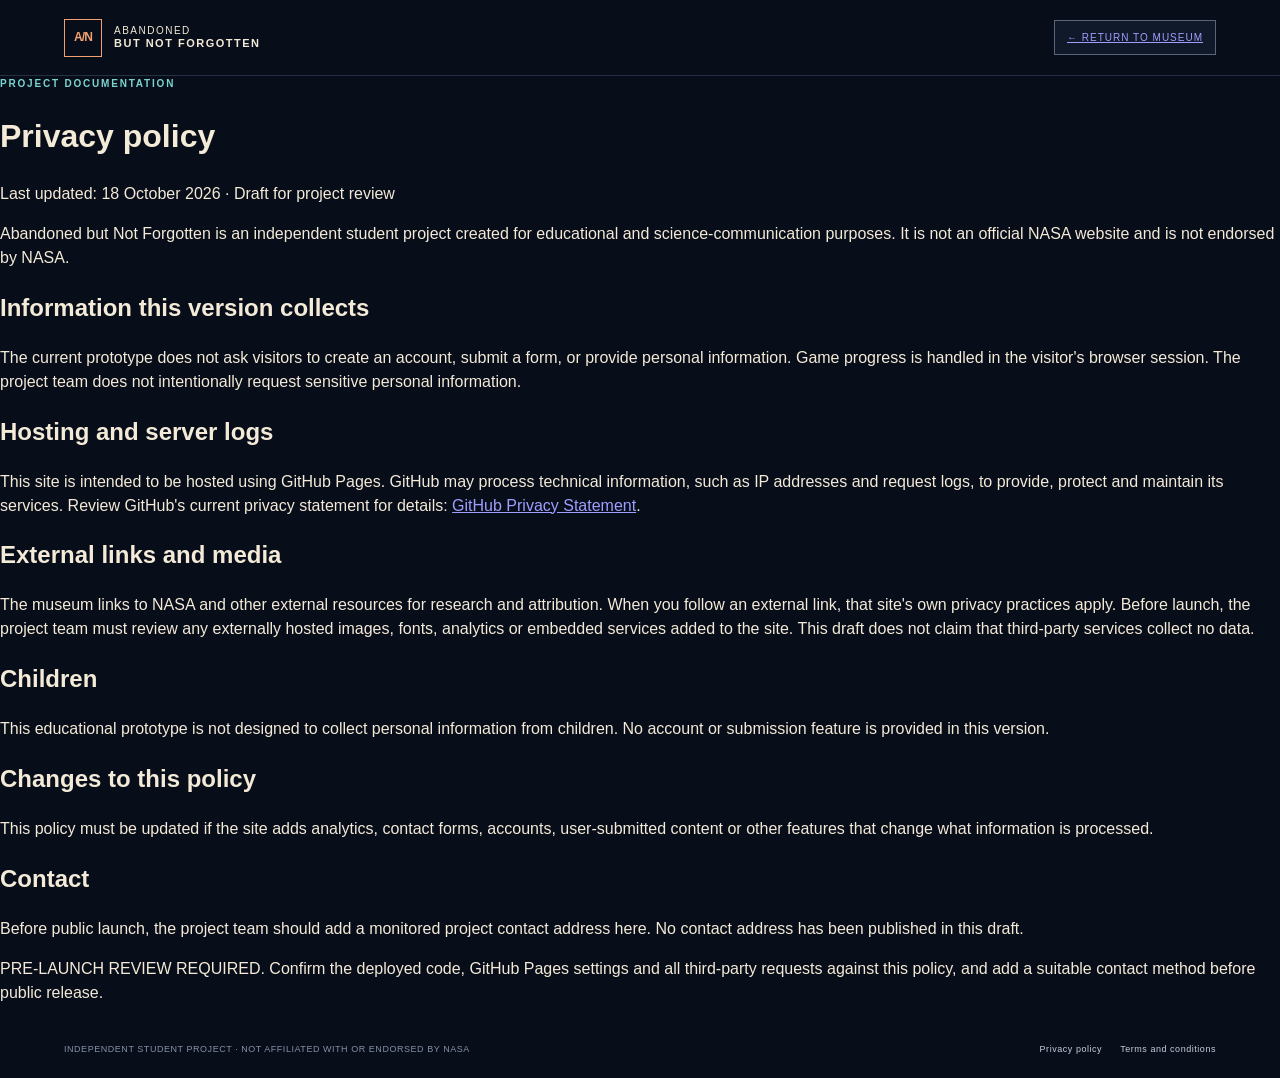
==== privacy.html @ 74957a37 "Add privacy policy page for initial student project" ====
<!doctype html>
<html lang="en">
<head><meta charset="utf-8"><meta name="viewport" content="width=device-width, initial-scale=1"><meta name="robots" content="noindex"><title>Privacy Policy | Abandoned but Not Forgotten</title><link rel="stylesheet" href="styles.css"></head>
<body><header class="site-header"><a class="wordmark" href="./"><span class="wordmark-mark">A/N</span><span>ABANDONED<br><b>BUT NOT FORGOTTEN</b></span></a><a class="text-button" href="./">← RETURN TO MUSEUM</a></header>
<main class="legal-page"><p class="eyebrow">PROJECT DOCUMENTATION</p><h1>Privacy policy</h1><p class="legal-updated">Last updated: 18 October 2026 · Draft for project review</p>
<p>Abandoned but Not Forgotten is an independent student project created for educational and science-communication purposes. It is not an official NASA website and is not endorsed by NASA.</p>
<h2>Information this version collects</h2><p>The current prototype does not ask visitors to create an account, submit a form, or provide personal information. Game progress is handled in the visitor's browser session. The project team does not intentionally request sensitive personal information.</p>
<h2>Hosting and server logs</h2><p>This site is intended to be hosted using GitHub Pages. GitHub may process technical information, such as IP addresses and request logs, to provide, protect and maintain its services. Review GitHub's current privacy statement for details: <a href="https://docs.github.com/en/site-policy/privacy-policies/github-privacy-statement" target="_blank" rel="noopener noreferrer">GitHub Privacy Statement</a>.</p>
<h2>External links and media</h2><p>The museum links to NASA and other external resources for research and attribution. When you follow an external link, that site's own privacy practices apply. Before launch, the project team must review any externally hosted images, fonts, analytics or embedded services added to the site. This draft does not claim that third-party services collect no data.</p>
<h2>Children</h2><p>This educational prototype is not designed to collect personal information from children. No account or submission feature is provided in this version.</p>
<h2>Changes to this policy</h2><p>This policy must be updated if the site adds analytics, contact forms, accounts, user-submitted content or other features that change what information is processed.</p>
<h2>Contact</h2><p>Before public launch, the project team should add a monitored project contact address here. No contact address has been published in this draft.</p>
<p class="legal-warning">PRE-LAUNCH REVIEW REQUIRED. Confirm the deployed code, GitHub Pages settings and all third-party requests against this policy, and add a suitable contact method before public release.</p></main>
<footer class="site-footer"><span>INDEPENDENT STUDENT PROJECT · NOT AFFILIATED WITH OR ENDORSED BY NASA</span><nav><a href="privacy.html">Privacy policy</a><a href="terms.html">Terms and conditions</a></nav></footer></body></html>
---- styles.css ----
:root{color-scheme:dark;--ink:#080d1a;--ink-2:#10192a;--paper:#f3ead7;--muted:#a9b6c8;--line:#39465b;--rust:#c75e3b;--rust-light:#f1a16f;--cyan:#79d5d1;--moon:#c9ced8;--font:Arial,Helvetica,sans-serif}*{box-sizing:border-box}html{background:var(--ink);scroll-behavior:smooth}body{margin:0;background:var(--ink);color:var(--paper);font-family:var(--font);font-size:16px;line-height:1.5}button,a{font:inherit}button{color:inherit}.skip-link{position:absolute;left:-999px;top:0;background:var(--paper);color:var(--ink);padding:.75rem;z-index:50}.skip-link:focus{left:1rem;top:1rem}.site-header{height:76px;padding:0 clamp(18px,5vw,72px);display:flex;align-items:center;justify-content:space-between;border-bottom:1px solid #253044;background:#080d1a;position:relative;z-index:5}.wordmark{display:flex;align-items:center;gap:12px;color:var(--paper);text-decoration:none;font-size:10px;line-height:1.2;letter-spacing:.15em}.wordmark b{font-size:11px}.wordmark-mark{display:grid;place-items:center;width:38px;height:38px;border:1px solid var(--rust-light);color:var(--rust-light);font-weight:800;font-size:12px;letter-spacing:-.08em}.header-note,.scene-coordinate,.landscape-footer,.world-progress{font-size:10px;letter-spacing:.16em;color:var(--muted)}.status-dot{display:inline-block;width:6px;height:6px;margin:0 8px 1px;background:var(--cyan);border-radius:50%}.scene{position:relative;min-height:min(760px,calc(100svh - 136px));overflow:hidden;background:#090e1d}.hidden{display:none!important}.starfield,.space-sky{position:absolute;inset:0;background-image:radial-gradient(circle at 12% 19%,#d9e8ff 0 1px,transparent 1.7px),radial-gradient(circle at 38% 12%,#9ab4d8 0 1px,transparent 1.7px),radial-gradient(circle at 77% 17%,#e5d8b9 0 1px,transparent 1.7px),radial-gradient(circle at 89% 43%,#d9e8ff 0 1px,transparent 1.7px),radial-gradient(circle at 60% 31%,#d9e8ff 0 1px,transparent 1.7px),radial-gradient(circle at 22% 65%,#9ab4d8 0 1px,transparent 1.7px),radial-gradient(circle at 48% 78%,#d9e8ff 0 1px,transparent 1.7px),radial-gradient(circle at 92% 83%,#d9e8ff 0 1px,transparent 1.7px);background-size:100% 100%}.intro-scene{min-height:650px;background:linear-gradient(180deg,#080d1a 0%,#101c32 70%,#18263a 100%)}.intro-copy{position:absolute;left:clamp(24px,9vw,140px);top:16%;z-index:2;max-width:500px}.eyebrow{font-size:10px;font-weight:700;letter-spacing:.18em;color:var(--cyan);margin:0 0 14px}.intro-copy h1{font-size:clamp(42px,7vw,88px);line-height:.98;letter-spacing:-.065em;margin:0 0 20px;max-width:520px}.intro-subtitle{max-width:360px;color:#c2cada;margin:0 0 26px}.action-button{display:inline-flex;align-items:center;justify-content:space-between;gap:34px;min-height:48px;padding:0 17px;border:1px solid var(--rust-light);background:var(--rust);color:#fff5e7;font-size:12px;font-weight:700;letter-spacing:.03em;cursor:pointer;transition:background .15s,color .15s}.action-button:hover,.action-button:focus-visible{background:var(--rust-light);color:#15121a}.action-button span{font-size:20px}.scene-coordinate{position:absolute;left:clamp(24px,5vw,72px);bottom:22px}.distant-planet{position:absolute;width:min(48vw,570px);aspect-ratio:1;right:6%;top:8%;border-radius:50%;background:radial-gradient(circle at 30% 28%,#7c8ca0,#36445c 48%,#151f34 76%);box-shadow:inset -35px -25px 70px #060a13,0 0 100px #25395866;opacity:.8}.distant-planet span{position:absolute;inset:18%;border:1px solid #a8b7c322;border-radius:50%;transform:rotate(-22deg) scaleY(.28)}.intro-orbit{position:absolute;right:0;top:23%;width:65%;height:45%;border:1px solid #8ba2c122;border-radius:50%;transform:rotate(-22deg)}.orbit-two{right:7%;top:30%;width:56%;height:35%;transform:rotate(22deg)}.landing-ship{position:absolute;z-index:1;right:22%;bottom:19%;width:180px;height:200px;transform:scale(.9)}.ship-top{position:absolute;left:62px;top:5px;width:56px;height:44px;background:#aebbc7;border:3px solid #29364a;clip-path:polygon(50% 0,100% 80%,80% 100%,20% 100%,0 80%)}.ship-window{position:absolute;z-index:2;left:79px;top:20px;width:21px;height:18px;background:#27495c;border:2px solid #d5c9a7;clip-path:polygon(50% 0,100% 80%,0 80%)}.ship-body{position:absolute;left:43px;top:43px;width:96px;height:80px;background:#d7d1bc;border:3px solid #28364a;clip-path:polygon(16% 0,84% 0,100% 80%,78% 100%,22% 100%,0 80%)}.ship-leg{position:absolute;top:112px;width:7px;height:55px;background:#9ca9b8;border:2px solid #28364a}.leg-left{left:56px;transform:rotate(24deg)}.leg-right{right:55px;transform:rotate(-24deg)}.ship-foot{position:absolute;top:158px;width:45px;height:6px;background:#b6c1ca;border:2px solid #28364a}.foot-left{left:25px;transform:rotate(-12deg)}.foot-right{right:25px;transform:rotate(12deg)}.landing-dust{position:absolute;bottom:5px;width:78px;height:22px;border-top:2px solid #d2a98766;border-radius:50%}.dust-left{left:0;transform:rotate(-9deg)}.dust-right{right:0;transform:rotate(9deg)}.guide-scene{min-height:650px;background:linear-gradient(180deg,#090e1d,#142139)}.guide-stage{position:relative;z-index:1;min-height:600px;display:flex;align-items:center;justify-content:center;gap:clamp(28px,7vw,100px);padding:70px 8%}.scientist{position:relative;width:190px;height:290px;flex:0 0 190px}.scientist-head{position:absolute;z-index:2;left:47px;top:28px;width:98px;height:103px;background:#e9b990;border:3px solid #1c2a40;border-radius:43% 43% 47% 47%}.scientist-hair{position:absolute;z-index:3;left:43px;top:18px;width:106px;height:49px;background:#4a2c2c;border:3px solid #1c2a40;border-radius:48% 50% 20% 20%;clip-path:polygon(0 0,100% 0,95% 70%,75% 100%,65% 52%,50% 80%,37% 49%,20% 100%,5% 75%)}.scientist-eye{position:absolute;top:49px;width:7px;height:9px;background:#1d2638;border-radius:50%}.eye-left{left:24px}.eye-right{right:24px}.scientist-smile{position:absolute;left:38px;top:70px;width:22px;height:10px;border-bottom:2px solid #8e4e4d;border-radius:0 0 50% 50%}.scientist-neck{position:absolute;z-index:1;left:83px;top:120px;width:28px;height:28px;background:#e9b990;border:3px solid #1c2a40}.scientist-coat{position:absolute;left:24px;top:139px;width:146px;height:145px;background:#d9e0df;border:3px solid #1c2a40;clip-path:polygon(24% 0,76% 0,100% 100%,0 100%)}.scientist-shirt{position:absolute;z-index:2;left:76px;top:142px;width:38px;height:100px;background:#4d7785;clip-path:polygon(0 0,100% 0,65% 100%,35% 100%)}.scientist-arm{position:absolute;z-index:3;top:151px;width:29px;height:104px;background:#e9b990;border:3px solid #1c2a40;border-radius:15px}.arm-left{left:23px;transform:rotate(12deg)}.arm-right{right:10px;transform:rotate(-29deg)}.scientist-badge{position:absolute;z-index:4;top:174px;left:118px;padding:2px 5px;background:var(--rust);border:1px solid #26354a;color:#fff;font-size:10px}.dialogue-panel{width:min(510px,100%);padding:clamp(22px,4vw,42px);border:1px solid #58657a;background:#10192a;box-shadow:9px 9px 0 #050914}.dialogue-panel h2,.destination-heading h2{font-size:clamp(30px,4vw,48px);letter-spacing:-.045em;line-height:1.05;margin:0 0 16px}.dialogue-panel>p:not(.eyebrow){color:#c5cede;max-width:430px;margin:0 0 25px}.destination-scene{min-height:650px;padding:80px 7% 70px;background:linear-gradient(180deg,#090e1d,#121c2f)}.destination-heading{text-align:center;position:relative;z-index:1}.destination-heading>p:last-child{color:var(--muted)}.destination-doors{position:relative;z-index:1;display:grid;grid-template-columns:repeat(2,minmax(0,330px));justify-content:center;gap:24px;margin:48px auto 30px}.destination-card{min-height:310px;text-align:left;display:flex;flex-direction:column;align-items:flex-start;justify-content:flex-end;gap:9px;padding:26px;border:1px solid #657083;background:#111c2c;position:relative;overflow:hidden;cursor:pointer;transition:transform .16s,border-color .16s}.destination-card:hover,.destination-card:focus-visible{transform:translateY(-4px);border-color:var(--rust-light)}.moon-card{background:linear-gradient(180deg,#202b3b,#111927)}.mars-card{background:linear-gradient(180deg,#38251f,#1a1922)}.door-symbol{position:absolute;top:25px;right:28px;width:135px;height:135px;border-radius:50%;opacity:.9}.moon-symbol{background:radial-gradient(circle at 32% 28%,#f2eee2,#a5adbb 54%,#626e80);box-shadow:inset -14px -10px 22px #242e40}.mars-symbol{background:radial-gradient(circle at 30% 25%,#efad7a,#bd5c3a 48%,#642f2a);box-shadow:inset -14px -10px 22px #24171d}.destination-name{font-size:28px;font-weight:800;letter-spacing:-.04em}.destination-detail{color:#c1cada;font-size:13px}.door-enter{font-size:10px;letter-spacing:.14em;color:var(--cyan);margin-top:10px}.planet-scene{min-height:650px;height:calc(100svh - 136px);background:#080d1a}.space-sky{height:70%;background-color:#080d1a}.planet-disc{position:absolute;right:8%;top:9%;width:220px;height:220px;border-radius:50%;background:radial-gradient(circle at 30% 25%,#d38a64,#8c4736 60%,#412932);box-shadow:inset -25px -20px 50px #090d1a,0 0 80px #a6573540}.moon-terrain .planet-disc{background:radial-gradient(circle at 30% 25%,#d9dce0,#818b9b 60%,#343e50)}.sky-star{position:absolute;width:3px;height:3px;background:#e8e8db}.star-a{top:22%;left:17%}.star-b{top:34%;left:62%}.star-c{top:17%;left:78%}.star-d{top:47%;left:33%}.planet-topbar{position:absolute;z-index:4;left:0;right:0;top:0;display:flex;align-items:center;justify-content:space-between;padding:18px 28px;background:linear-gradient(180deg,#080d1aef,#080d1a00)}.planet-topbar h2{font-size:21px;letter-spacing:.12em;margin:-10px 0 0}.planet-topbar .eyebrow{font-size:9px;margin:0 0 8px}.text-button{border:1px solid #59667a;background:#10192a;padding:9px 12px;font-size:10px;letter-spacing:.1em;cursor:pointer}.text-button:hover{border-color:var(--rust-light)}.world-progress{white-space:nowrap}.landscape{position:absolute;inset:0;overflow:hidden}.terrain-ridge{position:absolute;left:-10%;width:120%;pointer-events:none}.ridge-back{height:32%;bottom:18%;background:#57372f;clip-path:polygon(0 72%,10% 50%,20% 67%,32% 22%,42% 61%,53% 39%,64% 65%,77% 26%,88% 59%,100% 37%,100% 100%,0 100%);opacity:.85}.ridge-front{height:33%;bottom:0;background:#9d4b35;clip-path:polygon(0 34%,15% 19%,28% 41%,39% 13%,54% 35%,68% 18%,81% 38%,92% 12%,100% 30%,100% 100%,0 100%)}.moon-terrain .ridge-back{background:#39465a}.moon-terrain .ridge-front{background:#707b8a}.artifact-track{position:absolute;left:0;right:0;bottom:13%;height:34%;min-width:100%;display:flex;align-items:flex-end;justify-content:space-around;gap:9vw;padding:0 9vw;transition:transform .4s ease;z-index:2}.artifact-marker{position:relative;flex:0 0 120px;width:120px;height:150px;background:transparent;border:0;cursor:pointer;display:flex;flex-direction:column;align-items:center;justify-content:flex-end;gap:8px}.artifact-marker:hover .artifact-drawing,.artifact-marker:focus-visible .artifact-drawing{filter:brightness(1.25);transform:translateY(-5px)}.artifact-drawing{position:relative;display:block;width:100px;height:104px;transition:transform .16s,filter .16s}.artifact-label{max-width:150px;font-size:11px;font-weight:700;letter-spacing:.02em;color:#fff2df;background:#141725d9;border:1px solid #f0d3ad70;padding:4px 7px;text-align:center}.rover-drawing:before{content:"";position:absolute;left:13px;bottom:14px;width:75px;height:30px;background:#d0bda0;border:3px solid #283144;clip-path:polygon(8% 0,88% 0,100% 75%,0 75%)}.rover-drawing:after{content:"";position:absolute;left:28px;bottom:4px;width:15px;height:15px;border:4px solid #1c273a;border-radius:50%;box-shadow:37px 0 0 -4px #1c273a,37px 0 0 0 #1c273a}.rover-mast{position:absolute;left:49px;bottom:42px;width:6px;height:38px;background:#c9bca0;border:2px solid #283144}.rover-camera{position:absolute;left:39px;bottom:75px;width:27px;height:18px;background:#789da9;border:3px solid #283144}.lander-drawing:before{content:"";position:absolute;left:23px;top:25px;width:55px;height:56px;background:#c4bca9;border:3px solid #283144;clip-path:polygon(12% 0,88% 0,100% 68%,75% 100%,25% 100%,0 68%)}.lander-drawing:after{content:"";position:absolute;left:12px;top:73px;width:80px;height:8px;background:#b5ad9e;border:2px solid #283144;box-shadow:13px 16px 0 -2px #283144,49px 16px 0 -2px #283144}.lander-antenna{position:absolute;left:48px;top:2px;width:4px;height:33px;background:#d0c8b8}.lander-antenna:after{content:"";position:absolute;left:-7px;top:0;width:17px;height:10px;border:2px solid #d0c8b8;border-radius:50%}.instrument-drawing:before{content:"";position:absolute;left:27px;top:28px;width:48px;height:60px;background:#d0bda0;border:3px solid #283144;transform:skew(-7deg)}.instrument-drawing:after{content:"";position:absolute;left:15px;top:42px;width:72px;height:12px;background:#667d8d;border:3px solid #283144;box-shadow:0 31px 0 -3px #bcae94}.instrument-top{position:absolute;left:34px;top:16px;width:37px;height:25px;background:#819da6;border:3px solid #283144}.move-arrow{position:absolute;z-index:5;top:54%;width:45px;height:56px;border:1px solid #d4c5ab;background:#111827df;color:#fff0d9;font-size:28px;cursor:pointer}.move-arrow:hover,.move-arrow:focus-visible{background:var(--rust);border-color:var(--rust-light)}.move-left{left:16px}.move-right{right:16px}.landscape-footer{position:absolute;z-index:4;bottom:0;left:0;right:0;padding:14px 26px;background:#080d1ae8;display:flex;justify-content:space-between}.object-panel{position:absolute;z-index:10;top:50%;left:50%;transform:translate(-50%,-50%);width:min(570px,calc(100% - 34px));max-height:84%;overflow:auto;background:#101827;border:1px solid #758094;box-shadow:12px 12px 0 #050914;padding:clamp(20px,4vw,34px)}.panel-close{position:absolute;right:15px;top:10px;background:none;border:0;font-size:29px;cursor:pointer;color:var(--paper)}.object-panel h3{font-size:clamp(27px,4vw,39px);letter-spacing:-.04em;margin:0}.object-mission{color:var(--muted);font-size:13px;margin:4px 0 20px}.object-tabs{display:flex;flex-wrap:wrap;border-bottom:1px solid #465267;gap:2px}.object-tab{padding:10px 12px;border:0;border-bottom:2px solid transparent;background:transparent;color:#b7c2d2;font-size:12px;cursor:pointer}.object-tab.active{border-bottom-color:var(--rust-light);color:#fff0dc}.object-content{padding:20px 0;min-height:100px;color:#d8dfeb;font-size:14px}.object-content p{margin:0 0 12px}.object-content .data-label{display:block;color:var(--cyan);font-size:10px;letter-spacing:.12em;margin-bottom:5px}.source-area{border-top:1px solid #39465b;padding-top:14px}.source-area h4{font-size:10px;letter-spacing:.16em;color:var(--cyan);margin:0 0 7px}.source-area ul{padding-left:18px;margin:0}.source-area li{font-size:12px;margin:6px 0}.source-area a{color:#f1b98e;text-underline-offset:3px}.record-note{font-size:10px;color:#8f9db2;margin:17px 0 0}.guide-tip{position:absolute;z-index:5;bottom:55px;left:24px;display:flex;gap:10px;align-items:center;max-width:260px;padding:10px 13px;background:#111827e8;border:1px solid #59667a}.guide-mini{display:grid;place-items:center;width:29px;height:29px;background:var(--rust);color:white;font-weight:800}.guide-tip p{font-size:11px;margin:0;color:#c5cede}.guide-tip b{color:#fff0dc}.site-footer{display:flex;align-items:center;justify-content:space-between;gap:20px;padding:22px clamp(18px,5vw,72px);background:#080d1a;color:#8491a5;font-size:9px;letter-spacing:.06em}.site-footer nav{display:flex;gap:18px;flex-wrap:wrap}.site-footer a{color:#c4cede;text-decoration:none}.site-footer a:hover{text-decoration:underline;text-underline-offset:4px}.noscript{padding:20px;color:#fff;background:#7b332a}@media(min-width:1000px){.artifact-track{gap:14vw}.planet-disc{width:280px;height:280px}}@media(max-width:700px){.site-header{height:66px}.header-note{font-size:8px;max-width:140px;text-align:right;line-height:1.6}.scene{min-height:calc(100svh - 130px)}.intro-scene{min-height:650px}.intro-copy{top:12%;left:24px;right:24px}.intro-copy h1{font-size:clamp(45px,13vw,70px)}.distant-planet{width:72vw;right:-5%;top:44%;opacity:.65}.landing-ship{right:23%;bottom:8%;transform:scale(.72)}.guide-stage{padding:40px 22px;min-height:calc(100svh - 160px);flex-direction:column;gap:12px}.scientist{transform:scale(.68);transform-origin:bottom center;height:205px;margin-top:-15px;margin-bottom:-15px}.dialogue-panel{padding:22px}.destination-scene{padding:65px 20px 70px}.destination-doors{grid-template-columns:1fr;gap:14px;margin-top:28px}.destination-card{min-height:210px;padding:20px}.door-symbol{width:95px;height:95px;top:17px;right:20px}.destination-name{font-size:23px}.planet-topbar{padding:15px 14px}.planet-topbar h2{font-size:17px}.planet-topbar .eyebrow{font-size:8px}.text-button{padding:8px;font-size:9px}.world-progress{font-size:8px;max-width:85px;text-align:right}.planet-disc{width:155px;height:155px;right:-2%;top:15%}.artifact-track{padding:0 23vw;gap:35vw;justify-content:flex-start}.artifact-marker{flex-basis:100px;width:100px}.move-left{left:8px}.move-right{right:8px}.move-arrow{width:38px;height:48px}.landscape-footer{padding:12px;font-size:8px;gap:10px}.landscape-footer span:last-child{max-width:130px;text-align:right}.guide-tip{left:12px;bottom:48px;max-width:215px}.object-panel{max-height:80%;padding:20px}.object-tab{padding:9px 8px;font-size:11px}.site-footer{align-items:flex-start;flex-direction:column;line-height:1.7}.site-footer nav{gap:15px}}@media(prefers-reduced-motion:reduce){*,*::before,*::after{scroll-behavior:auto!important;transition:none!important;animation:none!important}}
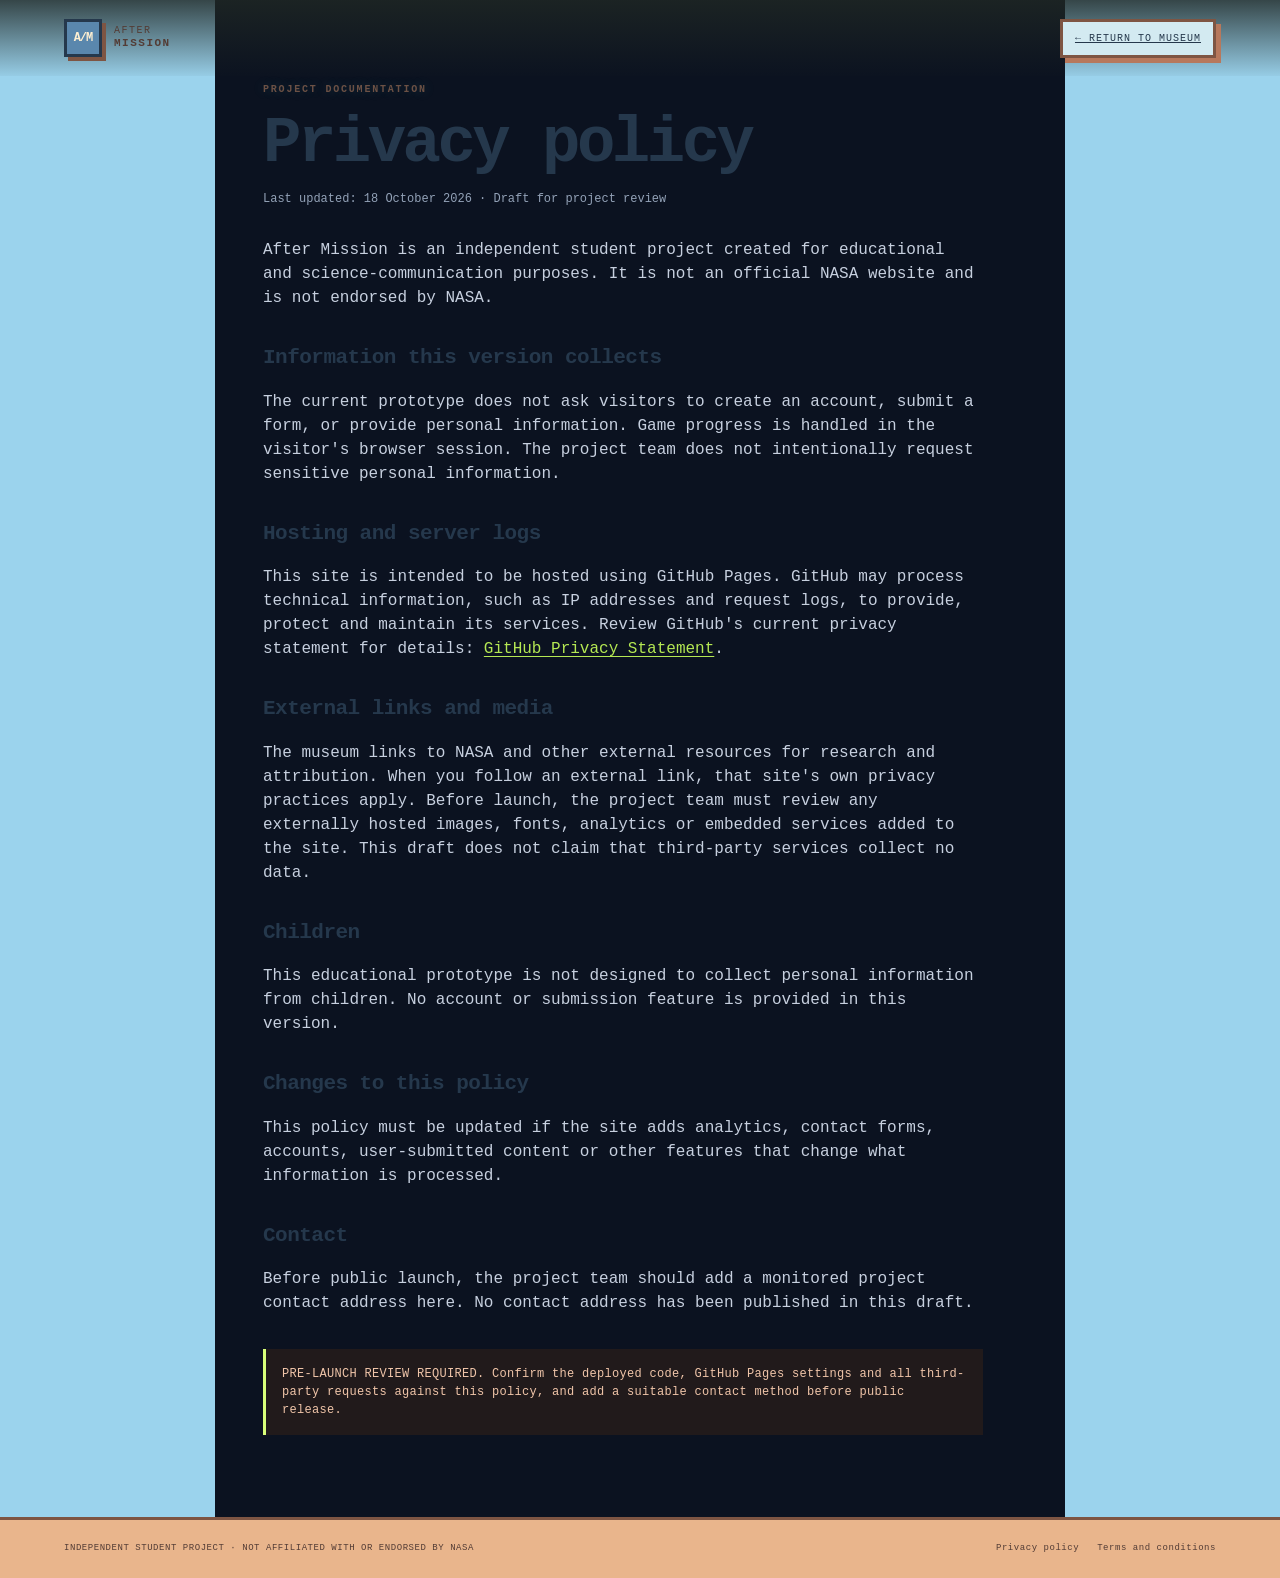
==== commit 36acf765: "Rename website branding to After Mission" ====
--- a/privacy.html
+++ b/privacy.html
@@ -1,9 +1,9 @@
 <!doctype html>
 <html lang="en">
-<head><meta charset="utf-8"><meta name="viewport" content="width=device-width, initial-scale=1"><meta name="robots" content="noindex"><title>Privacy Policy | Abandoned but Not Forgotten</title><link rel="stylesheet" href="styles.css"></head>
-<body><header class="site-header"><a class="wordmark" href="./"><span class="wordmark-mark">A/N</span><span>ABANDONED<br><b>BUT NOT FORGOTTEN</b></span></a><a class="text-button" href="./">← RETURN TO MUSEUM</a></header>
+<head><meta charset="utf-8"><meta name="viewport" content="width=device-width, initial-scale=1"><meta name="robots" content="noindex"><title>Privacy Policy | After Mission</title><link rel="stylesheet" href="styles.css"></head>
+<body><header class="site-header"><a class="wordmark" href="./"><span class="wordmark-mark">A/M</span><span>AFTER<br><b>MISSION</b></span></a><a class="text-button" href="./">← RETURN TO MUSEUM</a></header>
 <main class="legal-page"><p class="eyebrow">PROJECT DOCUMENTATION</p><h1>Privacy policy</h1><p class="legal-updated">Last updated: 18 October 2026 · Draft for project review</p>
-<p>Abandoned but Not Forgotten is an independent student project created for educational and science-communication purposes. It is not an official NASA website and is not endorsed by NASA.</p>
+<p>After Mission is an independent student project created for educational and science-communication purposes. It is not an official NASA website and is not endorsed by NASA.</p>
 <h2>Information this version collects</h2><p>The current prototype does not ask visitors to create an account, submit a form, or provide personal information. Game progress is handled in the visitor's browser session. The project team does not intentionally request sensitive personal information.</p>
 <h2>Hosting and server logs</h2><p>This site is intended to be hosted using GitHub Pages. GitHub may process technical information, such as IP addresses and request logs, to provide, protect and maintain its services. Review GitHub's current privacy statement for details: <a href="https://docs.github.com/en/site-policy/privacy-policies/github-privacy-statement" target="_blank" rel="noopener noreferrer">GitHub Privacy Statement</a>.</p>
 <h2>External links and media</h2><p>The museum links to NASA and other external resources for research and attribution. When you follow an external link, that site's own privacy practices apply. Before launch, the project team must review any externally hosted images, fonts, analytics or embedded services added to the site. This draft does not claim that third-party services collect no data.</p>
--- a/styles.css
+++ b/styles.css
@@ -1 +1,321 @@
-:root{color-scheme:dark;--ink:#080d1a;--ink-2:#10192a;--paper:#f3ead7;--muted:#a9b6c8;--line:#39465b;--rust:#c75e3b;--rust-light:#f1a16f;--cyan:#79d5d1;--moon:#c9ced8;--font:Arial,Helvetica,sans-serif}*{box-sizing:border-box}html{background:var(--ink);scroll-behavior:smooth}body{margin:0;background:var(--ink);color:var(--paper);font-family:var(--font);font-size:16px;line-height:1.5}button,a{font:inherit}button{color:inherit}.skip-link{position:absolute;left:-999px;top:0;background:var(--paper);color:var(--ink);padding:.75rem;z-index:50}.skip-link:focus{left:1rem;top:1rem}.site-header{height:76px;padding:0 clamp(18px,5vw,72px);display:flex;align-items:center;justify-content:space-between;border-bottom:1px solid #253044;background:#080d1a;position:relative;z-index:5}.wordmark{display:flex;align-items:center;gap:12px;color:var(--paper);text-decoration:none;font-size:10px;line-height:1.2;letter-spacing:.15em}.wordmark b{font-size:11px}.wordmark-mark{display:grid;place-items:center;width:38px;height:38px;border:1px solid var(--rust-light);color:var(--rust-light);font-weight:800;font-size:12px;letter-spacing:-.08em}.header-note,.scene-coordinate,.landscape-footer,.world-progress{font-size:10px;letter-spacing:.16em;color:var(--muted)}.status-dot{display:inline-block;width:6px;height:6px;margin:0 8px 1px;background:var(--cyan);border-radius:50%}.scene{position:relative;min-height:min(760px,calc(100svh - 136px));overflow:hidden;background:#090e1d}.hidden{display:none!important}.starfield,.space-sky{position:absolute;inset:0;background-image:radial-gradient(circle at 12% 19%,#d9e8ff 0 1px,transparent 1.7px),radial-gradient(circle at 38% 12%,#9ab4d8 0 1px,transparent 1.7px),radial-gradient(circle at 77% 17%,#e5d8b9 0 1px,transparent 1.7px),radial-gradient(circle at 89% 43%,#d9e8ff 0 1px,transparent 1.7px),radial-gradient(circle at 60% 31%,#d9e8ff 0 1px,transparent 1.7px),radial-gradient(circle at 22% 65%,#9ab4d8 0 1px,transparent 1.7px),radial-gradient(circle at 48% 78%,#d9e8ff 0 1px,transparent 1.7px),radial-gradient(circle at 92% 83%,#d9e8ff 0 1px,transparent 1.7px);background-size:100% 100%}.intro-scene{min-height:650px;background:linear-gradient(180deg,#080d1a 0%,#101c32 70%,#18263a 100%)}.intro-copy{position:absolute;left:clamp(24px,9vw,140px);top:16%;z-index:2;max-width:500px}.eyebrow{font-size:10px;font-weight:700;letter-spacing:.18em;color:var(--cyan);margin:0 0 14px}.intro-copy h1{font-size:clamp(42px,7vw,88px);line-height:.98;letter-spacing:-.065em;margin:0 0 20px;max-width:520px}.intro-subtitle{max-width:360px;color:#c2cada;margin:0 0 26px}.action-button{display:inline-flex;align-items:center;justify-content:space-between;gap:34px;min-height:48px;padding:0 17px;border:1px solid var(--rust-light);background:var(--rust);color:#fff5e7;font-size:12px;font-weight:700;letter-spacing:.03em;cursor:pointer;transition:background .15s,color .15s}.action-button:hover,.action-button:focus-visible{background:var(--rust-light);color:#15121a}.action-button span{font-size:20px}.scene-coordinate{position:absolute;left:clamp(24px,5vw,72px);bottom:22px}.distant-planet{position:absolute;width:min(48vw,570px);aspect-ratio:1;right:6%;top:8%;border-radius:50%;background:radial-gradient(circle at 30% 28%,#7c8ca0,#36445c 48%,#151f34 76%);box-shadow:inset -35px -25px 70px #060a13,0 0 100px #25395866;opacity:.8}.distant-planet span{position:absolute;inset:18%;border:1px solid #a8b7c322;border-radius:50%;transform:rotate(-22deg) scaleY(.28)}.intro-orbit{position:absolute;right:0;top:23%;width:65%;height:45%;border:1px solid #8ba2c122;border-radius:50%;transform:rotate(-22deg)}.orbit-two{right:7%;top:30%;width:56%;height:35%;transform:rotate(22deg)}.landing-ship{position:absolute;z-index:1;right:22%;bottom:19%;width:180px;height:200px;transform:scale(.9)}.ship-top{position:absolute;left:62px;top:5px;width:56px;height:44px;background:#aebbc7;border:3px solid #29364a;clip-path:polygon(50% 0,100% 80%,80% 100%,20% 100%,0 80%)}.ship-window{position:absolute;z-index:2;left:79px;top:20px;width:21px;height:18px;background:#27495c;border:2px solid #d5c9a7;clip-path:polygon(50% 0,100% 80%,0 80%)}.ship-body{position:absolute;left:43px;top:43px;width:96px;height:80px;background:#d7d1bc;border:3px solid #28364a;clip-path:polygon(16% 0,84% 0,100% 80%,78% 100%,22% 100%,0 80%)}.ship-leg{position:absolute;top:112px;width:7px;height:55px;background:#9ca9b8;border:2px solid #28364a}.leg-left{left:56px;transform:rotate(24deg)}.leg-right{right:55px;transform:rotate(-24deg)}.ship-foot{position:absolute;top:158px;width:45px;height:6px;background:#b6c1ca;border:2px solid #28364a}.foot-left{left:25px;transform:rotate(-12deg)}.foot-right{right:25px;transform:rotate(12deg)}.landing-dust{position:absolute;bottom:5px;width:78px;height:22px;border-top:2px solid #d2a98766;border-radius:50%}.dust-left{left:0;transform:rotate(-9deg)}.dust-right{right:0;transform:rotate(9deg)}.guide-scene{min-height:650px;background:linear-gradient(180deg,#090e1d,#142139)}.guide-stage{position:relative;z-index:1;min-height:600px;display:flex;align-items:center;justify-content:center;gap:clamp(28px,7vw,100px);padding:70px 8%}.scientist{position:relative;width:190px;height:290px;flex:0 0 190px}.scientist-head{position:absolute;z-index:2;left:47px;top:28px;width:98px;height:103px;background:#e9b990;border:3px solid #1c2a40;border-radius:43% 43% 47% 47%}.scientist-hair{position:absolute;z-index:3;left:43px;top:18px;width:106px;height:49px;background:#4a2c2c;border:3px solid #1c2a40;border-radius:48% 50% 20% 20%;clip-path:polygon(0 0,100% 0,95% 70%,75% 100%,65% 52%,50% 80%,37% 49%,20% 100%,5% 75%)}.scientist-eye{position:absolute;top:49px;width:7px;height:9px;background:#1d2638;border-radius:50%}.eye-left{left:24px}.eye-right{right:24px}.scientist-smile{position:absolute;left:38px;top:70px;width:22px;height:10px;border-bottom:2px solid #8e4e4d;border-radius:0 0 50% 50%}.scientist-neck{position:absolute;z-index:1;left:83px;top:120px;width:28px;height:28px;background:#e9b990;border:3px solid #1c2a40}.scientist-coat{position:absolute;left:24px;top:139px;width:146px;height:145px;background:#d9e0df;border:3px solid #1c2a40;clip-path:polygon(24% 0,76% 0,100% 100%,0 100%)}.scientist-shirt{position:absolute;z-index:2;left:76px;top:142px;width:38px;height:100px;background:#4d7785;clip-path:polygon(0 0,100% 0,65% 100%,35% 100%)}.scientist-arm{position:absolute;z-index:3;top:151px;width:29px;height:104px;background:#e9b990;border:3px solid #1c2a40;border-radius:15px}.arm-left{left:23px;transform:rotate(12deg)}.arm-right{right:10px;transform:rotate(-29deg)}.scientist-badge{position:absolute;z-index:4;top:174px;left:118px;padding:2px 5px;background:var(--rust);border:1px solid #26354a;color:#fff;font-size:10px}.dialogue-panel{width:min(510px,100%);padding:clamp(22px,4vw,42px);border:1px solid #58657a;background:#10192a;box-shadow:9px 9px 0 #050914}.dialogue-panel h2,.destination-heading h2{font-size:clamp(30px,4vw,48px);letter-spacing:-.045em;line-height:1.05;margin:0 0 16px}.dialogue-panel>p:not(.eyebrow){color:#c5cede;max-width:430px;margin:0 0 25px}.destination-scene{min-height:650px;padding:80px 7% 70px;background:linear-gradient(180deg,#090e1d,#121c2f)}.destination-heading{text-align:center;position:relative;z-index:1}.destination-heading>p:last-child{color:var(--muted)}.destination-doors{position:relative;z-index:1;display:grid;grid-template-columns:repeat(2,minmax(0,330px));justify-content:center;gap:24px;margin:48px auto 30px}.destination-card{min-height:310px;text-align:left;display:flex;flex-direction:column;align-items:flex-start;justify-content:flex-end;gap:9px;padding:26px;border:1px solid #657083;background:#111c2c;position:relative;overflow:hidden;cursor:pointer;transition:transform .16s,border-color .16s}.destination-card:hover,.destination-card:focus-visible{transform:translateY(-4px);border-color:var(--rust-light)}.moon-card{background:linear-gradient(180deg,#202b3b,#111927)}.mars-card{background:linear-gradient(180deg,#38251f,#1a1922)}.door-symbol{position:absolute;top:25px;right:28px;width:135px;height:135px;border-radius:50%;opacity:.9}.moon-symbol{background:radial-gradient(circle at 32% 28%,#f2eee2,#a5adbb 54%,#626e80);box-shadow:inset -14px -10px 22px #242e40}.mars-symbol{background:radial-gradient(circle at 30% 25%,#efad7a,#bd5c3a 48%,#642f2a);box-shadow:inset -14px -10px 22px #24171d}.destination-name{font-size:28px;font-weight:800;letter-spacing:-.04em}.destination-detail{color:#c1cada;font-size:13px}.door-enter{font-size:10px;letter-spacing:.14em;color:var(--cyan);margin-top:10px}.planet-scene{min-height:650px;height:calc(100svh - 136px);background:#080d1a}.space-sky{height:70%;background-color:#080d1a}.planet-disc{position:absolute;right:8%;top:9%;width:220px;height:220px;border-radius:50%;background:radial-gradient(circle at 30% 25%,#d38a64,#8c4736 60%,#412932);box-shadow:inset -25px -20px 50px #090d1a,0 0 80px #a6573540}.moon-terrain .planet-disc{background:radial-gradient(circle at 30% 25%,#d9dce0,#818b9b 60%,#343e50)}.sky-star{position:absolute;width:3px;height:3px;background:#e8e8db}.star-a{top:22%;left:17%}.star-b{top:34%;left:62%}.star-c{top:17%;left:78%}.star-d{top:47%;left:33%}.planet-topbar{position:absolute;z-index:4;left:0;right:0;top:0;display:flex;align-items:center;justify-content:space-between;padding:18px 28px;background:linear-gradient(180deg,#080d1aef,#080d1a00)}.planet-topbar h2{font-size:21px;letter-spacing:.12em;margin:-10px 0 0}.planet-topbar .eyebrow{font-size:9px;margin:0 0 8px}.text-button{border:1px solid #59667a;background:#10192a;padding:9px 12px;font-size:10px;letter-spacing:.1em;cursor:pointer}.text-button:hover{border-color:var(--rust-light)}.world-progress{white-space:nowrap}.landscape{position:absolute;inset:0;overflow:hidden}.terrain-ridge{position:absolute;left:-10%;width:120%;pointer-events:none}.ridge-back{height:32%;bottom:18%;background:#57372f;clip-path:polygon(0 72%,10% 50%,20% 67%,32% 22%,42% 61%,53% 39%,64% 65%,77% 26%,88% 59%,100% 37%,100% 100%,0 100%);opacity:.85}.ridge-front{height:33%;bottom:0;background:#9d4b35;clip-path:polygon(0 34%,15% 19%,28% 41%,39% 13%,54% 35%,68% 18%,81% 38%,92% 12%,100% 30%,100% 100%,0 100%)}.moon-terrain .ridge-back{background:#39465a}.moon-terrain .ridge-front{background:#707b8a}.artifact-track{position:absolute;left:0;right:0;bottom:13%;height:34%;min-width:100%;display:flex;align-items:flex-end;justify-content:space-around;gap:9vw;padding:0 9vw;transition:transform .4s ease;z-index:2}.artifact-marker{position:relative;flex:0 0 120px;width:120px;height:150px;background:transparent;border:0;cursor:pointer;display:flex;flex-direction:column;align-items:center;justify-content:flex-end;gap:8px}.artifact-marker:hover .artifact-drawing,.artifact-marker:focus-visible .artifact-drawing{filter:brightness(1.25);transform:translateY(-5px)}.artifact-drawing{position:relative;display:block;width:100px;height:104px;transition:transform .16s,filter .16s}.artifact-label{max-width:150px;font-size:11px;font-weight:700;letter-spacing:.02em;color:#fff2df;background:#141725d9;border:1px solid #f0d3ad70;padding:4px 7px;text-align:center}.rover-drawing:before{content:"";position:absolute;left:13px;bottom:14px;width:75px;height:30px;background:#d0bda0;border:3px solid #283144;clip-path:polygon(8% 0,88% 0,100% 75%,0 75%)}.rover-drawing:after{content:"";position:absolute;left:28px;bottom:4px;width:15px;height:15px;border:4px solid #1c273a;border-radius:50%;box-shadow:37px 0 0 -4px #1c273a,37px 0 0 0 #1c273a}.rover-mast{position:absolute;left:49px;bottom:42px;width:6px;height:38px;background:#c9bca0;border:2px solid #283144}.rover-camera{position:absolute;left:39px;bottom:75px;width:27px;height:18px;background:#789da9;border:3px solid #283144}.lander-drawing:before{content:"";position:absolute;left:23px;top:25px;width:55px;height:56px;background:#c4bca9;border:3px solid #283144;clip-path:polygon(12% 0,88% 0,100% 68%,75% 100%,25% 100%,0 68%)}.lander-drawing:after{content:"";position:absolute;left:12px;top:73px;width:80px;height:8px;background:#b5ad9e;border:2px solid #283144;box-shadow:13px 16px 0 -2px #283144,49px 16px 0 -2px #283144}.lander-antenna{position:absolute;left:48px;top:2px;width:4px;height:33px;background:#d0c8b8}.lander-antenna:after{content:"";position:absolute;left:-7px;top:0;width:17px;height:10px;border:2px solid #d0c8b8;border-radius:50%}.instrument-drawing:before{content:"";position:absolute;left:27px;top:28px;width:48px;height:60px;background:#d0bda0;border:3px solid #283144;transform:skew(-7deg)}.instrument-drawing:after{content:"";position:absolute;left:15px;top:42px;width:72px;height:12px;background:#667d8d;border:3px solid #283144;box-shadow:0 31px 0 -3px #bcae94}.instrument-top{position:absolute;left:34px;top:16px;width:37px;height:25px;background:#819da6;border:3px solid #283144}.move-arrow{position:absolute;z-index:5;top:54%;width:45px;height:56px;border:1px solid #d4c5ab;background:#111827df;color:#fff0d9;font-size:28px;cursor:pointer}.move-arrow:hover,.move-arrow:focus-visible{background:var(--rust);border-color:var(--rust-light)}.move-left{left:16px}.move-right{right:16px}.landscape-footer{position:absolute;z-index:4;bottom:0;left:0;right:0;padding:14px 26px;background:#080d1ae8;display:flex;justify-content:space-between}.object-panel{position:absolute;z-index:10;top:50%;left:50%;transform:translate(-50%,-50%);width:min(570px,calc(100% - 34px));max-height:84%;overflow:auto;background:#101827;border:1px solid #758094;box-shadow:12px 12px 0 #050914;padding:clamp(20px,4vw,34px)}.panel-close{position:absolute;right:15px;top:10px;background:none;border:0;font-size:29px;cursor:pointer;color:var(--paper)}.object-panel h3{font-size:clamp(27px,4vw,39px);letter-spacing:-.04em;margin:0}.object-mission{color:var(--muted);font-size:13px;margin:4px 0 20px}.object-tabs{display:flex;flex-wrap:wrap;border-bottom:1px solid #465267;gap:2px}.object-tab{padding:10px 12px;border:0;border-bottom:2px solid transparent;background:transparent;color:#b7c2d2;font-size:12px;cursor:pointer}.object-tab.active{border-bottom-color:var(--rust-light);color:#fff0dc}.object-content{padding:20px 0;min-height:100px;color:#d8dfeb;font-size:14px}.object-content p{margin:0 0 12px}.object-content .data-label{display:block;color:var(--cyan);font-size:10px;letter-spacing:.12em;margin-bottom:5px}.source-area{border-top:1px solid #39465b;padding-top:14px}.source-area h4{font-size:10px;letter-spacing:.16em;color:var(--cyan);margin:0 0 7px}.source-area ul{padding-left:18px;margin:0}.source-area li{font-size:12px;margin:6px 0}.source-area a{color:#f1b98e;text-underline-offset:3px}.record-note{font-size:10px;color:#8f9db2;margin:17px 0 0}.guide-tip{position:absolute;z-index:5;bottom:55px;left:24px;display:flex;gap:10px;align-items:center;max-width:260px;padding:10px 13px;background:#111827e8;border:1px solid #59667a}.guide-mini{display:grid;place-items:center;width:29px;height:29px;background:var(--rust);color:white;font-weight:800}.guide-tip p{font-size:11px;margin:0;color:#c5cede}.guide-tip b{color:#fff0dc}.site-footer{display:flex;align-items:center;justify-content:space-between;gap:20px;padding:22px clamp(18px,5vw,72px);background:#080d1a;color:#8491a5;font-size:9px;letter-spacing:.06em}.site-footer nav{display:flex;gap:18px;flex-wrap:wrap}.site-footer a{color:#c4cede;text-decoration:none}.site-footer a:hover{text-decoration:underline;text-underline-offset:4px}.noscript{padding:20px;color:#fff;background:#7b332a}@media(min-width:1000px){.artifact-track{gap:14vw}.planet-disc{width:280px;height:280px}}@media(max-width:700px){.site-header{height:66px}.header-note{font-size:8px;max-width:140px;text-align:right;line-height:1.6}.scene{min-height:calc(100svh - 130px)}.intro-scene{min-height:650px}.intro-copy{top:12%;left:24px;right:24px}.intro-copy h1{font-size:clamp(45px,13vw,70px)}.distant-planet{width:72vw;right:-5%;top:44%;opacity:.65}.landing-ship{right:23%;bottom:8%;transform:scale(.72)}.guide-stage{padding:40px 22px;min-height:calc(100svh - 160px);flex-direction:column;gap:12px}.scientist{transform:scale(.68);transform-origin:bottom center;height:205px;margin-top:-15px;margin-bottom:-15px}.dialogue-panel{padding:22px}.destination-scene{padding:65px 20px 70px}.destination-doors{grid-template-columns:1fr;gap:14px;margin-top:28px}.destination-card{min-height:210px;padding:20px}.door-symbol{width:95px;height:95px;top:17px;right:20px}.destination-name{font-size:23px}.planet-topbar{padding:15px 14px}.planet-topbar h2{font-size:17px}.planet-topbar .eyebrow{font-size:8px}.text-button{padding:8px;font-size:9px}.world-progress{font-size:8px;max-width:85px;text-align:right}.planet-disc{width:155px;height:155px;right:-2%;top:15%}.artifact-track{padding:0 23vw;gap:35vw;justify-content:flex-start}.artifact-marker{flex-basis:100px;width:100px}.move-left{left:8px}.move-right{right:8px}.move-arrow{width:38px;height:48px}.landscape-footer{padding:12px;font-size:8px;gap:10px}.landscape-footer span:last-child{max-width:130px;text-align:right}.guide-tip{left:12px;bottom:48px;max-width:215px}.object-panel{max-height:80%;padding:20px}.object-tab{padding:9px 8px;font-size:11px}.site-footer{align-items:flex-start;flex-direction:column;line-height:1.7}.site-footer nav{gap:15px}}@media(prefers-reduced-motion:reduce){*,*::before,*::after{scroll-behavior:auto!important;transition:none!important;animation:none!important}}+:root{color-scheme:dark;--ink:#080d1a;--ink-2:#10192a;--paper:#f3ead7;--muted:#a9b6c8;--line:#39465b;--rust:#c75e3b;--rust-light:#f1a16f;--cyan:#79d5d1;--moon:#c9ced8;--font:Arial,Helvetica,sans-serif}*{box-sizing:border-box}html{background:var(--ink);scroll-behavior:smooth}body{margin:0;background:var(--ink);color:var(--paper);font-family:var(--font);font-size:16px;line-height:1.5}button,a{font:inherit}button{color:inherit}.skip-link{position:absolute;left:-999px;top:0;background:var(--paper);color:var(--ink);padding:.75rem;z-index:50}.skip-link:focus{left:1rem;top:1rem}.site-header{height:76px;padding:0 clamp(18px,5vw,72px);display:flex;align-items:center;justify-content:space-between;border-bottom:1px solid #253044;background:#080d1a;position:relative;z-index:5}.wordmark{display:flex;align-items:center;gap:12px;color:var(--paper);text-decoration:none;font-size:10px;line-height:1.2;letter-spacing:.15em}.wordmark b{font-size:11px}.wordmark-mark{display:grid;place-items:center;width:38px;height:38px;border:1px solid var(--rust-light);color:var(--rust-light);font-weight:800;font-size:12px;letter-spacing:-.08em}.header-note,.scene-coordinate,.landscape-footer,.world-progress{font-size:10px;letter-spacing:.16em;color:var(--muted)}.status-dot{display:inline-block;width:6px;height:6px;margin:0 8px 1px;background:var(--cyan);border-radius:50%}.scene{position:relative;min-height:min(760px,calc(100svh - 136px));overflow:hidden;background:#090e1d}.hidden{display:none!important}.starfield,.space-sky{position:absolute;inset:0;background-image:radial-gradient(circle at 12% 19%,#d9e8ff 0 1px,transparent 1.7px),radial-gradient(circle at 38% 12%,#9ab4d8 0 1px,transparent 1.7px),radial-gradient(circle at 77% 17%,#e5d8b9 0 1px,transparent 1.7px),radial-gradient(circle at 89% 43%,#d9e8ff 0 1px,transparent 1.7px),radial-gradient(circle at 60% 31%,#d9e8ff 0 1px,transparent 1.7px),radial-gradient(circle at 22% 65%,#9ab4d8 0 1px,transparent 1.7px),radial-gradient(circle at 48% 78%,#d9e8ff 0 1px,transparent 1.7px),radial-gradient(circle at 92% 83%,#d9e8ff 0 1px,transparent 1.7px);background-size:100% 100%}.intro-scene{min-height:650px;background:linear-gradient(180deg,#080d1a 0%,#101c32 70%,#18263a 100%)}.intro-copy{position:absolute;left:clamp(24px,9vw,140px);top:16%;z-index:2;max-width:500px}.eyebrow{font-size:10px;font-weight:700;letter-spacing:.18em;color:var(--cyan);margin:0 0 14px}.intro-copy h1{font-size:clamp(42px,7vw,88px);line-height:.98;letter-spacing:-.065em;margin:0 0 20px;max-width:520px}.intro-subtitle{max-width:360px;color:#c2cada;margin:0 0 26px}.action-button{display:inline-flex;align-items:center;justify-content:space-between;gap:34px;min-height:48px;padding:0 17px;border:1px solid var(--rust-light);background:var(--rust);color:#fff5e7;font-size:12px;font-weight:700;letter-spacing:.03em;cursor:pointer;transition:background .15s,color .15s}.action-button:hover,.action-button:focus-visible{background:var(--rust-light);color:#15121a}.action-button span{font-size:20px}.scene-coordinate{position:absolute;left:clamp(24px,5vw,72px);bottom:22px}.distant-planet{position:absolute;width:min(48vw,570px);aspect-ratio:1;right:6%;top:8%;border-radius:50%;background:radial-gradient(circle at 30% 28%,#7c8ca0,#36445c 48%,#151f34 76%);box-shadow:inset -35px -25px 70px #060a13,0 0 100px #25395866;opacity:.8}.distant-planet span{position:absolute;inset:18%;border:1px solid #a8b7c322;border-radius:50%;transform:rotate(-22deg) scaleY(.28)}.intro-orbit{position:absolute;right:0;top:23%;width:65%;height:45%;border:1px solid #8ba2c122;border-radius:50%;transform:rotate(-22deg)}.orbit-two{right:7%;top:30%;width:56%;height:35%;transform:rotate(22deg)}.landing-ship{position:absolute;z-index:1;right:22%;bottom:19%;width:180px;height:200px;transform:scale(.9)}.ship-top{position:absolute;left:62px;top:5px;width:56px;height:44px;background:#aebbc7;border:3px solid #29364a;clip-path:polygon(50% 0,100% 80%,80% 100%,20% 100%,0 80%)}.ship-window{position:absolute;z-index:2;left:79px;top:20px;width:21px;height:18px;background:#27495c;border:2px solid #d5c9a7;clip-path:polygon(50% 0,100% 80%,0 80%)}.ship-body{position:absolute;left:43px;top:43px;width:96px;height:80px;background:#d7d1bc;border:3px solid #28364a;clip-path:polygon(16% 0,84% 0,100% 80%,78% 100%,22% 100%,0 80%)}.ship-leg{position:absolute;top:112px;width:7px;height:55px;background:#9ca9b8;border:2px solid #28364a}.leg-left{left:56px;transform:rotate(24deg)}.leg-right{right:55px;transform:rotate(-24deg)}.ship-foot{position:absolute;top:158px;width:45px;height:6px;background:#b6c1ca;border:2px solid #28364a}.foot-left{left:25px;transform:rotate(-12deg)}.foot-right{right:25px;transform:rotate(12deg)}.landing-dust{position:absolute;bottom:5px;width:78px;height:22px;border-top:2px solid #d2a98766;border-radius:50%}.dust-left{left:0;transform:rotate(-9deg)}.dust-right{right:0;transform:rotate(9deg)}.guide-scene{min-height:650px;background:linear-gradient(180deg,#090e1d,#142139)}.guide-stage{position:relative;z-index:1;min-height:600px;display:flex;align-items:center;justify-content:center;gap:clamp(28px,7vw,100px);padding:70px 8%}.scientist{position:relative;width:190px;height:290px;flex:0 0 190px}.scientist-head{position:absolute;z-index:2;left:47px;top:28px;width:98px;height:103px;background:#e9b990;border:3px solid #1c2a40;border-radius:43% 43% 47% 47%}.scientist-hair{position:absolute;z-index:3;left:43px;top:18px;width:106px;height:49px;background:#4a2c2c;border:3px solid #1c2a40;border-radius:48% 50% 20% 20%;clip-path:polygon(0 0,100% 0,95% 70%,75% 100%,65% 52%,50% 80%,37% 49%,20% 100%,5% 75%)}.scientist-eye{position:absolute;top:49px;width:7px;height:9px;background:#1d2638;border-radius:50%}.eye-left{left:24px}.eye-right{right:24px}.scientist-smile{position:absolute;left:38px;top:70px;width:22px;height:10px;border-bottom:2px solid #8e4e4d;border-radius:0 0 50% 50%}.scientist-neck{position:absolute;z-index:1;left:83px;top:120px;width:28px;height:28px;background:#e9b990;border:3px solid #1c2a40}.scientist-coat{position:absolute;left:24px;top:139px;width:146px;height:145px;background:#d9e0df;border:3px solid #1c2a40;clip-path:polygon(24% 0,76% 0,100% 100%,0 100%)}.scientist-shirt{position:absolute;z-index:2;left:76px;top:142px;width:38px;height:100px;background:#4d7785;clip-path:polygon(0 0,100% 0,65% 100%,35% 100%)}.scientist-arm{position:absolute;z-index:3;top:151px;width:29px;height:104px;background:#e9b990;border:3px solid #1c2a40;border-radius:15px}.arm-left{left:23px;transform:rotate(12deg)}.arm-right{right:10px;transform:rotate(-29deg)}.scientist-badge{position:absolute;z-index:4;top:174px;left:118px;padding:2px 5px;background:var(--rust);border:1px solid #26354a;color:#fff;font-size:10px}.dialogue-panel{width:min(510px,100%);padding:clamp(22px,4vw,42px);border:1px solid #58657a;background:#10192a;box-shadow:9px 9px 0 #050914}.dialogue-panel h2,.destination-heading h2{font-size:clamp(30px,4vw,48px);letter-spacing:-.045em;line-height:1.05;margin:0 0 16px}.dialogue-panel>p:not(.eyebrow){color:#c5cede;max-width:430px;margin:0 0 25px}.destination-scene{min-height:650px;padding:80px 7% 70px;background:linear-gradient(180deg,#090e1d,#121c2f)}.destination-heading{text-align:center;position:relative;z-index:1}.destination-heading>p:last-child{color:var(--muted)}.destination-doors{position:relative;z-index:1;display:grid;grid-template-columns:repeat(2,minmax(0,330px));justify-content:center;gap:24px;margin:48px auto 30px}.destination-card{min-height:310px;text-align:left;display:flex;flex-direction:column;align-items:flex-start;justify-content:flex-end;gap:9px;padding:26px;border:1px solid #657083;background:#111c2c;position:relative;overflow:hidden;cursor:pointer;transition:transform .16s,border-color .16s}.destination-card:hover,.destination-card:focus-visible{transform:translateY(-4px);border-color:var(--rust-light)}.moon-card{background:linear-gradient(180deg,#202b3b,#111927)}.mars-card{background:linear-gradient(180deg,#38251f,#1a1922)}.door-symbol{position:absolute;top:25px;right:28px;width:135px;height:135px;border-radius:50%;opacity:.9}.moon-symbol{background:radial-gradient(circle at 32% 28%,#f2eee2,#a5adbb 54%,#626e80);box-shadow:inset -14px -10px 22px #242e40}.mars-symbol{background:radial-gradient(circle at 30% 25%,#efad7a,#bd5c3a 48%,#642f2a);box-shadow:inset -14px -10px 22px #24171d}.destination-name{font-size:28px;font-weight:800;letter-spacing:-.04em}.destination-detail{color:#c1cada;font-size:13px}.door-enter{font-size:10px;letter-spacing:.14em;color:var(--cyan);margin-top:10px}.planet-scene{min-height:650px;height:calc(100svh - 136px);background:#080d1a}.space-sky{height:70%;background-color:#080d1a}.planet-disc{position:absolute;right:8%;top:9%;width:220px;height:220px;border-radius:50%;background:radial-gradient(circle at 30% 25%,#d38a64,#8c4736 60%,#412932);box-shadow:inset -25px -20px 50px #090d1a,0 0 80px #a6573540}.moon-terrain .planet-disc{background:radial-gradient(circle at 30% 25%,#d9dce0,#818b9b 60%,#343e50)}.sky-star{position:absolute;width:3px;height:3px;background:#e8e8db}.star-a{top:22%;left:17%}.star-b{top:34%;left:62%}.star-c{top:17%;left:78%}.star-d{top:47%;left:33%}.planet-topbar{position:absolute;z-index:4;left:0;right:0;top:0;display:flex;align-items:center;justify-content:space-between;padding:18px 28px;background:linear-gradient(180deg,#080d1aef,#080d1a00)}.planet-topbar h2{font-size:21px;letter-spacing:.12em;margin:-10px 0 0}.planet-topbar .eyebrow{font-size:9px;margin:0 0 8px}.text-button{border:1px solid #59667a;background:#10192a;padding:9px 12px;font-size:10px;letter-spacing:.1em;cursor:pointer}.text-button:hover{border-color:var(--rust-light)}.world-progress{white-space:nowrap}.landscape{position:absolute;inset:0;overflow:hidden}.terrain-ridge{position:absolute;left:-10%;width:120%;pointer-events:none}.ridge-back{height:32%;bottom:18%;background:#57372f;clip-path:polygon(0 72%,10% 50%,20% 67%,32% 22%,42% 61%,53% 39%,64% 65%,77% 26%,88% 59%,100% 37%,100% 100%,0 100%);opacity:.85}.ridge-front{height:33%;bottom:0;background:#9d4b35;clip-path:polygon(0 34%,15% 19%,28% 41%,39% 13%,54% 35%,68% 18%,81% 38%,92% 12%,100% 30%,100% 100%,0 100%)}.moon-terrain .ridge-back{background:#39465a}.moon-terrain .ridge-front{background:#707b8a}.artifact-track{position:absolute;left:0;right:auto;bottom:13%;height:34%;min-width:100%;width:max-content;display:flex;align-items:flex-end;justify-content:flex-start;gap:clamp(120px,25vw,320px);padding:0 12vw;transition:transform .4s ease;z-index:2}.artifact-marker{position:relative;flex:0 0 120px;width:120px;height:150px;background:transparent;border:0;cursor:pointer;display:flex;flex-direction:column;align-items:center;justify-content:flex-end;gap:8px}.artifact-marker:hover .artifact-drawing,.artifact-marker:focus-visible .artifact-drawing{filter:brightness(1.25);transform:translateY(-5px)}.artifact-drawing{position:relative;display:block;width:100px;height:104px;transition:transform .16s,filter .16s}.artifact-label{max-width:150px;font-size:11px;font-weight:700;letter-spacing:.02em;color:#fff2df;background:#141725d9;border:1px solid #f0d3ad70;padding:4px 7px;text-align:center}.rover-drawing:before{content:"";position:absolute;left:13px;bottom:14px;width:75px;height:30px;background:#d0bda0;border:3px solid #283144;clip-path:polygon(8% 0,88% 0,100% 75%,0 75%)}.rover-drawing:after{content:"";position:absolute;left:28px;bottom:4px;width:15px;height:15px;border:4px solid #1c273a;border-radius:50%;box-shadow:37px 0 0 -4px #1c273a,37px 0 0 0 #1c273a}.rover-mast{position:absolute;left:49px;bottom:42px;width:6px;height:38px;background:#c9bca0;border:2px solid #283144}.rover-camera{position:absolute;left:39px;bottom:75px;width:27px;height:18px;background:#789da9;border:3px solid #283144}.lander-drawing:before{content:"";position:absolute;left:23px;top:25px;width:55px;height:56px;background:#c4bca9;border:3px solid #283144;clip-path:polygon(12% 0,88% 0,100% 68%,75% 100%,25% 100%,0 68%)}.lander-drawing:after{content:"";position:absolute;left:12px;top:73px;width:80px;height:8px;background:#b5ad9e;border:2px solid #283144;box-shadow:13px 16px 0 -2px #283144,49px 16px 0 -2px #283144}.lander-antenna{position:absolute;left:48px;top:2px;width:4px;height:33px;background:#d0c8b8}.lander-antenna:after{content:"";position:absolute;left:-7px;top:0;width:17px;height:10px;border:2px solid #d0c8b8;border-radius:50%}.instrument-drawing:before{content:"";position:absolute;left:27px;top:28px;width:48px;height:60px;background:#d0bda0;border:3px solid #283144;transform:skew(-7deg)}.instrument-drawing:after{content:"";position:absolute;left:15px;top:42px;width:72px;height:12px;background:#667d8d;border:3px solid #283144;box-shadow:0 31px 0 -3px #bcae94}.instrument-top{position:absolute;left:34px;top:16px;width:37px;height:25px;background:#819da6;border:3px solid #283144}.move-arrow{position:absolute;z-index:5;top:54%;width:45px;height:56px;border:1px solid #d4c5ab;background:#111827df;color:#fff0d9;font-size:28px;cursor:pointer}.move-arrow:hover,.move-arrow:focus-visible{background:var(--rust);border-color:var(--rust-light)}.move-left{left:16px}.move-right{right:16px}.landscape-footer{position:absolute;z-index:4;bottom:0;left:0;right:0;padding:14px 26px;background:#080d1ae8;display:flex;justify-content:space-between}.object-panel{position:absolute;z-index:10;top:50%;left:50%;transform:translate(-50%,-50%);width:min(570px,calc(100% - 34px));max-height:84%;overflow:auto;background:#101827;border:1px solid #758094;box-shadow:12px 12px 0 #050914;padding:clamp(20px,4vw,34px)}.panel-close{position:absolute;right:15px;top:10px;background:none;border:0;font-size:29px;cursor:pointer;color:var(--paper)}.object-panel h3{font-size:clamp(27px,4vw,39px);letter-spacing:-.04em;margin:0}.object-mission{color:var(--muted);font-size:13px;margin:4px 0 20px}.object-tabs{display:flex;flex-wrap:wrap;border-bottom:1px solid #465267;gap:2px}.object-tab{padding:10px 12px;border:0;border-bottom:2px solid transparent;background:transparent;color:#b7c2d2;font-size:12px;cursor:pointer}.object-tab.active{border-bottom-color:var(--rust-light);color:#fff0dc}.object-content{padding:20px 0;min-height:100px;color:#d8dfeb;font-size:14px}.object-content p{margin:0 0 12px}.object-content .data-label{display:block;color:var(--cyan);font-size:10px;letter-spacing:.12em;margin-bottom:5px}.source-area{border-top:1px solid #39465b;padding-top:14px}.source-area h4{font-size:10px;letter-spacing:.16em;color:var(--cyan);margin:0 0 7px}.source-area ul{padding-left:18px;margin:0}.source-area li{font-size:12px;margin:6px 0}.source-area a{color:#f1b98e;text-underline-offset:3px}.record-note{font-size:10px;color:#8f9db2;margin:17px 0 0}.guide-tip{position:absolute;z-index:5;bottom:55px;left:24px;display:flex;gap:10px;align-items:center;max-width:260px;padding:10px 13px;background:#111827e8;border:1px solid #59667a}.guide-mini{display:grid;place-items:center;width:29px;height:29px;background:var(--rust);color:white;font-weight:800}.guide-tip p{font-size:11px;margin:0;color:#c5cede}.guide-tip b{color:#fff0dc}.site-footer{display:flex;align-items:center;justify-content:space-between;gap:20px;padding:22px clamp(18px,5vw,72px);background:#080d1a;color:#8491a5;font-size:9px;letter-spacing:.06em}.site-footer nav{display:flex;gap:18px;flex-wrap:wrap}.site-footer a{color:#c4cede;text-decoration:none}.site-footer a:hover{text-decoration:underline;text-underline-offset:4px}.noscript{padding:20px;color:#fff;background:#7b332a}@media(min-width:1000px){.artifact-track{gap:14vw}.planet-disc{width:280px;height:280px}}@media(max-width:700px){.site-header{height:66px}.header-note{font-size:8px;max-width:140px;text-align:right;line-height:1.6}.scene{min-height:calc(100svh - 130px)}.intro-scene{min-height:650px}.intro-copy{top:12%;left:24px;right:24px}.intro-copy h1{font-size:clamp(45px,13vw,70px)}.distant-planet{width:72vw;right:-5%;top:44%;opacity:.65}.landing-ship{right:23%;bottom:8%;transform:scale(.72)}.guide-stage{padding:40px 22px;min-height:calc(100svh - 160px);flex-direction:column;gap:12px}.scientist{transform:scale(.68);transform-origin:bottom center;height:205px;margin-top:-15px;margin-bottom:-15px}.dialogue-panel{padding:22px}.destination-scene{padding:65px 20px 70px}.destination-doors{grid-template-columns:1fr;gap:14px;margin-top:28px}.destination-card{min-height:210px;padding:20px}.door-symbol{width:95px;height:95px;top:17px;right:20px}.destination-name{font-size:23px}.planet-topbar{padding:15px 14px}.planet-topbar h2{font-size:17px}.planet-topbar .eyebrow{font-size:8px}.text-button{padding:8px;font-size:9px}.world-progress{font-size:8px;max-width:85px;text-align:right}.planet-disc{width:155px;height:155px;right:-2%;top:15%}.artifact-track{padding:0 23vw;gap:35vw;justify-content:flex-start}.artifact-marker{flex-basis:100px;width:100px}.move-left{left:8px}.move-right{right:8px}.move-arrow{width:38px;height:48px}.landscape-footer{padding:12px;font-size:8px;gap:10px}.landscape-footer span:last-child{max-width:130px;text-align:right}.guide-tip{left:12px;bottom:48px;max-width:215px}.object-panel{max-height:80%;padding:20px}.object-tab{padding:9px 8px;font-size:11px}.site-footer{align-items:flex-start;flex-direction:column;line-height:1.7}.site-footer nav{gap:15px}}@media(prefers-reduced-motion:reduce){*,*::before,*::after{scroll-behavior:auto!important;transition:none!important;animation:none!important}}.legal-page{position:relative;max-width:850px;min-height:calc(100svh - 160px);margin:0 auto;padding:clamp(38px,7vw,82px) clamp(22px,5vw,48px) 70px;background:#0b1220}.legal-page h1{font-size:clamp(38px,6vw,64px);letter-spacing:-.055em;line-height:1.05;margin:0 0 12px}.legal-page h2{font-size:21px;letter-spacing:-.025em;margin:32px 0 8px}.legal-page p{max-width:720px;color:#c7d0df}.legal-page a{color:#f1b98e;text-underline-offset:3px}.legal-updated{font-size:12px;color:#93a2b7!important;margin-bottom:30px}.legal-warning{margin-top:34px;padding:16px;border-left:3px solid var(--rust-light);background:#211a1b;color:#f0c5a9!important;font-size:12px;letter-spacing:.025em}.site-footer{position:relative}
+/* RETRO PIXEL ARCHIVE — cinematic motion, tactile panels, and Dr. Nova's portrait */
+:root{--ink:#09071d;--ink-2:#171033;--paper:#fff0fb;--muted:#bdb1e4;--line:#5c4b9a;--rust:#f05a9d;--rust-light:#ffb0d7;--cyan:#6df7ee;--font:"Courier New",monospace}
+body{background:#09071d;color:var(--paper);font-family:var(--font);image-rendering:pixelated}
+.site-header{background:#100b2b;border-bottom:3px solid #5a3f90;box-shadow:0 4px 0 #050414}
+.wordmark-mark{border:2px solid #ff80c4;background:#2b1550;color:#6df7ee;box-shadow:3px 3px 0 #050414}
+.wordmark,.header-note,.scene-coordinate,.landscape-footer,.world-progress,.eyebrow{font-family:var(--font);text-transform:uppercase}
+.header-actions{display:flex;align-items:center;gap:18px}
+.tour-launch{background:#241447;border:2px solid var(--cyan);color:var(--cyan);padding:9px 12px;font-size:10px;letter-spacing:.08em;box-shadow:3px 3px 0 #050414;cursor:pointer}
+.tour-launch:hover,.tour-launch:focus-visible{background:var(--cyan);color:#100b2b}
+.scene{border-bottom:3px solid #5c3e91}
+.intro-scene{background:linear-gradient(180deg,#09071d 0%,#201048 57%,#5b286d 100%);isolation:isolate}
+.intro-scene:after{content:"";position:absolute;inset:auto 0 0;height:23%;z-index:0;background:linear-gradient(180deg,transparent,#f05a9d24),repeating-linear-gradient(90deg,#f05a9d18 0 1px,transparent 1px 44px),repeating-linear-gradient(0deg,#f05a9d18 0 1px,transparent 1px 32px);mask-image:linear-gradient(transparent,#000)}
+.starfield{animation:star-drift 38s linear infinite;background-size:100% 100%,100% 100%,100% 100%,100% 100%,100% 100%,100% 100%,100% 100%,100% 100%}
+.intro-copy{animation:scene-enter .9s cubic-bezier(.2,.8,.2,1) both}
+.intro-copy h1{color:#fff0fb;text-shadow:4px 4px 0 #a62f94,7px 7px 0 #211043}
+.eyebrow{color:var(--cyan);text-shadow:0 0 12px #6df7ee35}
+.distant-planet{background:radial-gradient(circle at 28% 25%,#ffb2d6,#b34b9d 35%,#54377f 68%,#1b1744 80%);box-shadow:inset -35px -25px 70px #060415,0 0 80px #f05a9d55;animation:planet-float 8s ease-in-out infinite}
+.intro-orbit{border:2px dotted #ffb0d766;animation:orbit-drift 22s linear infinite}
+.orbit-two{animation-direction:reverse}
+.landing-ship{filter:drop-shadow(0 0 14px #6df7ee60);animation:lander-descend 2.8s cubic-bezier(.2,.7,.2,1) both}
+.landing-dust{animation:dust-pulse 2s ease-in-out infinite alternate}
+.action-button{border:2px solid #ffc0df;background:#f05a9d;color:#1c0c37;box-shadow:4px 4px 0 #050414;font-family:var(--font);text-transform:uppercase}
+.action-button:hover,.action-button:focus-visible{background:#6df7ee;border-color:#c0fffa;color:#100b2b;transform:translate(-1px,-1px);box-shadow:5px 5px 0 #050414}
+.guide-scene{background:linear-gradient(180deg,#110b2c,#241047 68%,#401b62)}
+.guide-stage{gap:clamp(28px,7vw,90px)}
+.scientist-portrait{position:relative;flex:0 0 min(34vw,310px);width:min(34vw,310px);display:flex;flex-direction:column;align-items:center;gap:12px;animation:portrait-pop .65s steps(5,end) both}
+.portrait-frame{width:100%;aspect-ratio:4/5;padding:9px;background:#241447;border:3px solid #6df7ee;box-shadow:8px 8px 0 #09071d,12px 12px 0 #f05a9d;overflow:hidden}
+.scientist-avatar{display:block;width:100%;height:100%;object-fit:cover;image-rendering:auto;border:2px solid #ffb0d7;filter:saturate(1.08) contrast(1.04)}
+.portrait-caption{padding:6px 8px;background:#f05a9d;color:#180b35;border:2px solid #ffb0d7;font-size:10px;font-weight:bold;letter-spacing:.08em;box-shadow:3px 3px 0 #09071d}
+.pixel-spark{position:absolute;color:var(--cyan);font-size:32px;text-shadow:2px 2px #f05a9d;animation:sparkle 1.8s steps(2,end) infinite}
+.spark-one{top:7%;right:-3%}.spark-two{bottom:18%;left:-7%;animation-delay:.6s}
+.dialogue-panel,.object-panel,.tour-window{border:3px solid #8e6acb;background:#170f35;box-shadow:7px 7px 0 #09071d,10px 10px 0 #f05a9d}
+.dialogue-panel h2,.destination-heading h2{color:#fff0fb;text-shadow:3px 3px 0 #a62f94}
+.dialogue-panel>p:not(.eyebrow){color:#d8c9f7}
+.destination-scene{background:linear-gradient(180deg,#0b0821,#251045)}
+.destination-card{border:3px solid #7555ac;box-shadow:5px 5px 0 #09071d;image-rendering:pixelated}
+.destination-card:hover,.destination-card:focus-visible{transform:translate(-2px,-3px);border-color:var(--cyan);box-shadow:8px 8px 0 #f05a9d}
+.moon-card{background:linear-gradient(180deg,#30224f,#17112e)}.mars-card{background:linear-gradient(180deg,#612b69,#211039)}
+.door-enter{color:var(--cyan)}
+.planet-scene{background:#0b0821}
+.planet-topbar{background:linear-gradient(180deg,#0b0821f2,#0b082100)}
+.text-button{border:2px solid #7555ac;background:#21133f;color:#fff0fb;box-shadow:3px 3px 0 #050414;font-family:var(--font)}
+.text-button:hover,.text-button:focus-visible{border-color:var(--cyan);color:var(--cyan)}
+.ridge-back{background:#572d72}.ridge-front{background:#a63e82}
+.moon-terrain .ridge-back{background:#39365e}.moon-terrain .ridge-front{background:#7770a8}
+.artifact-track{gap:clamp(120px,25vw,320px)}
+.artifact-label{background:#1a1038;border:2px solid #ffb0d7;color:#fff0fb;box-shadow:3px 3px 0 #09071d;font-family:var(--font)}
+.artifact-marker:focus-visible .artifact-label{border-color:var(--cyan)}
+.move-arrow{border:2px solid var(--cyan);background:#1a1038;box-shadow:4px 4px 0 #09071d;color:var(--cyan)}
+.move-arrow:hover,.move-arrow:focus-visible{background:#f05a9d;color:#170f35;border-color:#ffb0d7}
+.landscape-footer{background:#100b2bf2;border-top:2px solid #5c3e91}
+.object-panel{border-color:#ffb0d7}
+.object-tab.active{border-bottom-color:var(--cyan);color:var(--cyan)}
+.source-area a,.legal-page a{color:#ffb0d7}
+.guide-tip{background:#170f35;border:2px solid #7555ac;box-shadow:4px 4px 0 #09071d}
+.guide-mini{background:#f05a9d;color:#170f35;border:2px solid #ffb0d7}
+.site-footer{background:#100b2b;border-top:3px solid #5a3f90;color:#bdb1e4}
+.site-footer a{color:#ffb0d7}
+.tour-overlay{position:fixed;z-index:100;inset:0;display:grid;place-items:center;padding:20px;background:#08051bdc;backdrop-filter:blur(5px);animation:fade-in .18s ease-out}
+.tour-window{width:min(560px,100%);overflow:hidden}
+.tour-window-bar{display:flex;align-items:center;justify-content:space-between;padding:11px 16px;background:#2a1550;border-bottom:2px solid #8e6acb;color:var(--cyan);font-size:10px;letter-spacing:.12em}
+.tour-window-bar button{border:0;background:transparent;color:#fff0fb;font-size:24px;cursor:pointer}
+.tour-content{padding:clamp(22px,5vw,38px)}
+.tour-content h2{font-size:clamp(28px,5vw,42px);line-height:1.05;margin:0 0 14px;text-shadow:3px 3px 0 #a62f94}
+.tour-content>p:not(.eyebrow){color:#d8c9f7;min-height:70px}
+.tour-progress{height:9px;border:2px solid #7555ac;background:#0a071d;margin:24px 0}
+.tour-progress-fill{display:block;width:25%;height:100%;background:repeating-linear-gradient(90deg,#6df7ee 0 9px,#4ad7cf 9px 12px);transition:width .2s steps(4,end)}
+.tour-controls{display:flex;justify-content:space-between;align-items:center;gap:12px;flex-wrap:wrap}
+.tour-controls .action-button{min-height:40px;gap:10px;padding:0 12px}
+button:focus-visible,a:focus-visible{outline:3px solid #6df7ee;outline-offset:4px}
+@keyframes scene-enter{from{opacity:0;transform:translateY(20px)}to{opacity:1;transform:translateY(0)}}
+@keyframes lander-descend{0%{opacity:0;transform:translateY(-130px) scale(.72)}65%{opacity:1;transform:translateY(12px) scale(.92)}80%{transform:translateY(-5px) scale(.9)}100%{transform:translateY(0) scale(.9)}}
+@keyframes planet-float{0%,100%{transform:translateY(0)}50%{transform:translateY(-12px)}}
+@keyframes orbit-drift{from{transform:rotate(-22deg)}to{transform:rotate(338deg)}}
+@keyframes star-drift{from{background-position:0 0}to{background-position:120px 80px}}
+@keyframes dust-pulse{from{opacity:.35;transform:scaleX(.85)}to{opacity:.85;transform:scaleX(1.12)}}
+@keyframes portrait-pop{from{opacity:0;transform:translateY(15px) scale(.94)}to{opacity:1;transform:translateY(0) scale(1)}}
+@keyframes sparkle{0%,100%{opacity:.45;transform:scale(.8)}50%{opacity:1;transform:scale(1.12)}}
+@keyframes fade-in{from{opacity:0}to{opacity:1}}
+@media(max-width:700px){.header-actions{gap:7px}.header-note{max-width:110px}.tour-launch{padding:7px;font-size:8px}.guide-stage{gap:18px}.scientist-portrait{flex:0 0 auto;width:min(47vw,210px)}.portrait-frame{padding:5px}.portrait-caption{font-size:8px}.pixel-spark{font-size:24px}.tour-controls{align-items:stretch}.tour-controls>div{display:flex;gap:7px}.tour-controls .text-button{padding:8px}.tour-controls .action-button{font-size:9px}}
+@media(prefers-reduced-motion:reduce){.starfield,.distant-planet,.intro-orbit,.landing-ship,.landing-dust,.intro-copy,.scientist-portrait,.pixel-spark{animation:none!important}}
+
+
+/* 1990s point-and-click adventure pass — pixel art, deep violet, and acid-lime HUD */
+:root{color-scheme:dark;--ink:#100c24;--ink-2:#21153e;--paper:#e8f6c8;--muted:#b5b4d2;--line:#68568c;--rust:#b5e853;--rust-light:#d8ff79;--cyan:#7de5a4;--moon:#c4d2ad;--font:"Courier New",monospace}
+html,body{background:#100c24;color:#e8f6c8;font-family:"Courier New",monospace}
+body{image-rendering:pixelated}
+.site-header{background:#17102e;border-bottom:3px solid #6e5798;box-shadow:0 4px 0 #090617}
+.wordmark-mark{background:#b5e853;color:#17102e;border:3px solid #e8f6c8;box-shadow:3px 3px 0 #090617}
+.wordmark,.header-note,.scene-coordinate,.landscape-footer,.world-progress,.eyebrow,.tour-launch,.text-button{font-family:"Courier New",monospace;text-transform:uppercase}
+.header-note{color:#c6c0e3}
+.status-dot{background:#b5e853;box-shadow:0 0 0 3px #b5e85322}
+.scene{border-bottom:4px solid #6e5798}
+.hidden{display:none!important}
+.starfield,.space-sky,.distant-planet,.intro-orbit,.landing-ship,.landing-dust,.planet-disc,.sky-star,.terrain-ridge{pointer-events:none}
+.intro-scene{background:#17102e}
+.intro-scene:after{pointer-events:none;background:repeating-linear-gradient(90deg,#b5e85312 0 2px,transparent 2px 24px),repeating-linear-gradient(0deg,#b5e85312 0 2px,transparent 2px 24px);mask-image:linear-gradient(transparent,#000)}
+.starfield{background-image:radial-gradient(circle at 12% 19%,#e8f6c8 0 1px,transparent 2px),radial-gradient(circle at 38% 12%,#b5e853 0 1px,transparent 2px),radial-gradient(circle at 77% 17%,#e8f6c8 0 1px,transparent 2px),radial-gradient(circle at 89% 43%,#b5e853 0 1px,transparent 2px),radial-gradient(circle at 60% 31%,#e8f6c8 0 1px,transparent 2px),radial-gradient(circle at 22% 65%,#b5e853 0 1px,transparent 2px),radial-gradient(circle at 48% 78%,#e8f6c8 0 1px,transparent 2px),radial-gradient(circle at 92% 83%,#b5e853 0 1px,transparent 2px)}
+.intro-copy h1{color:#e8f6c8;text-shadow:4px 4px 0 #6b4b9c,7px 7px 0 #090617}
+.eyebrow{color:#b5e853}
+.distant-planet{border-radius:0;background:linear-gradient(135deg,#b5e853 0 9%,#8cda70 9% 18%,#6a489b 18% 35%,#302054 35% 54%,#20163d 54%);box-shadow:inset -25px -20px 0 #100c24,8px 8px 0 #090617;clip-path:polygon(25% 0,75% 0,75% 7%,88% 7%,88% 18%,100% 18%,100% 75%,88% 75%,88% 88%,75% 88%,75% 100%,25% 100%,25% 92%,12% 92%,12% 82%,0 82%,0 25%,12% 25%,12% 12%,25% 12%)}
+.intro-orbit{border:2px dashed #b5e85355}
+.landing-ship{filter:drop-shadow(5px 5px 0 #090617)}
+.ship-top,.ship-body,.ship-window,.ship-leg,.ship-foot{border-radius:0!important}
+.action-button{border:3px solid #e8f6c8;background:#b5e853;color:#17102e;box-shadow:4px 4px 0 #090617;font-family:"Courier New",monospace;text-transform:uppercase;letter-spacing:.03em;transition:transform .08s steps(2,end),background .08s steps(2,end)}
+.action-button:hover,.action-button:focus-visible{background:#e8f6c8;color:#17102e;transform:translate(-2px,-2px);box-shadow:6px 6px 0 #090617}
+.action-button:active,.text-button:active,.tour-launch:active,.move-arrow:active{transform:translate(2px,2px);box-shadow:1px 1px 0 #090617}
+.guide-scene,.destination-scene{background:#17102e}
+.scientist-portrait{image-rendering:pixelated}
+.portrait-frame{background:#302054;border:4px solid #b5e853;box-shadow:8px 8px 0 #090617,12px 12px 0 #6e5798}
+.scientist-avatar{image-rendering:pixelated;border:2px solid #e8f6c8}
+.portrait-caption{background:#b5e853;color:#17102e;border:2px solid #e8f6c8;box-shadow:3px 3px 0 #090617}
+.pixel-spark{color:#b5e853;text-shadow:2px 2px #6e5798}
+.dialogue-panel,.object-panel,.tour-window{background:#21153e;border:3px solid #b5e853;box-shadow:7px 7px 0 #090617}
+.dialogue-panel h2,.destination-heading h2{color:#e8f6c8;text-shadow:3px 3px 0 #6e5798}
+.dialogue-panel>p:not(.eyebrow),.destination-heading>p:last-child{color:#c6c0e3}
+.destination-card{border:3px solid #6e5798;background:#21153e;box-shadow:5px 5px 0 #090617;cursor:pointer}
+.destination-card:hover,.destination-card:focus-visible{transform:translate(-3px,-3px);border-color:#b5e853;box-shadow:8px 8px 0 #6e5798}
+.moon-card{background:#21153e}.mars-card{background:#302054}
+.moon-symbol,.mars-symbol{border-radius:0;clip-path:polygon(25% 0,75% 0,75% 10%,90% 10%,90% 25%,100% 25%,100% 75%,85% 75%,85% 90%,70% 90%,70% 100%,25% 100%,25% 90%,10% 90%,10% 75%,0 75%,0 25%,10% 25%,10% 10%,25% 10%)}
+.moon-symbol{background:#b5e853;box-shadow:inset -14px -10px 0 #6e5798}
+.mars-symbol{background:#a87ad6;box-shadow:inset -14px -10px 0 #6e5798}
+.door-enter{color:#b5e853}
+.planet-scene{background:#100c24}
+.space-sky{background-color:#100c24}
+.planet-disc{border-radius:0;background:#a87ad6;box-shadow:inset -25px -20px 0 #6e5798,8px 8px 0 #090617;clip-path:polygon(25% 0,75% 0,75% 7%,88% 7%,88% 18%,100% 18%,100% 75%,88% 75%,88% 88%,75% 88%,75% 100%,25% 100%,25% 92%,12% 92%,12% 82%,0 82%,0 25%,12% 25%,12% 12%,25% 12%)}
+.moon-terrain .planet-disc{background:#b5e853;box-shadow:inset -25px -20px 0 #6e5798,8px 8px 0 #090617}
+.ridge-back{background:#473263;clip-path:polygon(0 72%,8% 72%,8% 55%,18% 55%,18% 38%,29% 38%,29% 63%,40% 63%,40% 22%,50% 22%,50% 51%,63% 51%,63% 37%,74% 37%,74% 65%,88% 65%,88% 44%,100% 44%,100% 100%,0 100%)}
+.ridge-front{background:#6e5798;clip-path:polygon(0 34%,10% 34%,10% 19%,21% 19%,21% 41%,33% 41%,33% 13%,45% 13%,45% 35%,58% 35%,58% 18%,69% 18%,69% 38%,81% 38%,81% 12%,92% 12%,92% 30%,100% 30%,100% 100%,0 100%)}
+.moon-terrain .ridge-back{background:#33264f}.moon-terrain .ridge-front{background:#7771a4}
+.artifact-track{gap:clamp(100px,22vw,260px)}
+.artifact-marker{cursor:pointer}
+.artifact-label{background:#21153e;border:2px solid #b5e853;color:#e8f6c8;box-shadow:3px 3px 0 #090617;font-family:"Courier New",monospace;text-transform:uppercase}
+.artifact-marker:hover .artifact-label,.artifact-marker:focus-visible .artifact-label{background:#b5e853;color:#17102e}
+.artifact-drawing:before,.artifact-drawing:after,.rover-mast,.rover-camera,.lander-antenna,.instrument-top{border-radius:0!important;image-rendering:pixelated}
+.move-arrow{border:3px solid #e8f6c8;background:#21153e;box-shadow:4px 4px 0 #090617;color:#b5e853;cursor:pointer}
+.move-arrow:hover,.move-arrow:focus-visible{background:#b5e853;color:#17102e;border-color:#e8f6c8}
+.landscape-footer{background:#17102ef2;border-top:3px solid #6e5798;color:#c6c0e3}
+.text-button{border:2px solid #8b76b1;background:#21153e;color:#e8f6c8;box-shadow:3px 3px 0 #090617;cursor:pointer}
+.text-button:hover,.text-button:focus-visible{border-color:#b5e853;color:#b5e853}
+.object-panel{border-color:#b5e853}
+.object-tab{color:#c6c0e3}
+.object-tab.active{border-bottom-color:#b5e853;color:#b5e853}
+.object-content{color:#e8f6c8}
+.source-area a,.legal-page a{color:#b5e853}
+.guide-tip{background:#21153e;border:2px solid #6e5798;box-shadow:4px 4px 0 #090617}
+.guide-mini{background:#b5e853;color:#17102e;border:2px solid #e8f6c8}
+.site-footer{background:#17102e;border-top:3px solid #6e5798;color:#b5b4d2}
+.site-footer a{color:#b5e853}
+.tour-launch{background:#21153e;border:3px solid #b5e853;color:#b5e853;padding:9px 12px;font-size:10px;letter-spacing:.08em;box-shadow:3px 3px 0 #090617;cursor:pointer}
+.tour-launch:hover,.tour-launch:focus-visible{background:#b5e853;color:#17102e}
+.tour-overlay{background:#100c24e8;backdrop-filter:none}
+.tour-window-bar{background:#302054;border-bottom:3px solid #b5e853;color:#b5e853}
+.tour-window-bar button{cursor:pointer}
+.tour-content h2{color:#e8f6c8;text-shadow:3px 3px 0 #6e5798}
+.tour-content>p:not(.eyebrow){color:#c6c0e3}
+.tour-progress{border:2px solid #6e5798;background:#100c24}
+.tour-progress-fill{background:repeating-linear-gradient(90deg,#b5e853 0 9px,#8cda70 9px 12px)}
+.tour-controls .action-button{min-height:40px}
+button:focus-visible,a:focus-visible{outline:3px solid #b5e853;outline-offset:4px}
+@media(max-width:700px){.header-actions{gap:7px}.header-note{max-width:110px}.tour-launch{padding:7px;font-size:8px}.guide-stage{gap:18px}.scientist-portrait{flex:0 0 auto;width:min(47vw,210px)}.portrait-frame{padding:5px}.portrait-caption{font-size:8px}.pixel-spark{font-size:24px}.tour-controls{align-items:stretch}.tour-controls>div{display:flex;gap:7px}.tour-controls .text-button{padding:8px}.tour-controls .action-button{font-size:9px}}
+@media(prefers-reduced-motion:reduce){.starfield,.distant-planet,.intro-orbit,.landing-ship,.landing-dust,.intro-copy,.scientist-portrait,.pixel-spark{animation:none!important}}
+
+
+/* Cozy voxel / slice-of-life direction: sky blue, terracotta, butter yellow and warm wood. */
+:root{
+  --ink:#25384c!important;--paper:#f6e2c5!important;--panel:#f8e8ce!important;
+  --accent:#f0a36b!important;--accent-bright:#ffd36a!important;--line:#7e5543!important;
+}
+html,body{background:#9bd3ed!important;color:#25384c!important}
+body{font-family:ui-monospace,"Courier New",monospace!important}
+.site-header,.site-footer{background:#e9b58c!important;color:#533c35!important;border-color:#7e5543!important}
+.site-header{box-shadow:0 5px 0 #b7785c!important}
+.wordmark,.site-footer a{color:#533c35!important}
+.wordmark-mark{background:#5a87ad!important;color:#fff0d2!important;border:3px solid #25384c!important;box-shadow:4px 4px 0 #7e5543!important}
+.header-note,.scene-coordinate,.eyebrow,.landscape-footer{color:#6c5145!important}
+.status-dot{background:#f0a36b!important;box-shadow:0 0 0 3px #f7d5a9!important}
+.scene{background:linear-gradient(#8fcbea 0%,#c5e8ef 64%,#f4d4a0 100%)!important;color:#25384c!important}
+.scene:before{background:none!important}
+.starfield,.space-sky{background:linear-gradient(#8fcbea 0%,#c5e8ef 70%,#f4d4a0 100%)!important;opacity:1!important}
+.starfield{background-image:radial-gradient(circle at 12% 20%,#fff0c7 0 3px,transparent 4px),radial-gradient(circle at 80% 17%,#fff0c7 0 3px,transparent 4px),radial-gradient(circle at 63% 32%,#fff0c7 0 2px,transparent 3px),linear-gradient(#8fcbea,#c5e8ef 70%,#f4d4a0)!important}
+.distant-planet{background:#e8a5a0!important;border:8px solid #b7785c!important;box-shadow:10px 10px 0 #f4d4a0!important}
+.intro-orbit{border-color:#f4a88d!important;opacity:.55!important}
+.landing-ship .ship-body,.landing-ship .ship-top{background:#f6e2c5!important;border:4px solid #7e5543!important;box-shadow:5px 5px 0 #b7785c!important}
+.ship-window{background:#5a87ad!important;border:3px solid #25384c!important}
+.ship-leg,.ship-foot{background:#b7785c!important}
+.landing-dust{background:#e8a5a0!important}
+.intro-copy h1,.destination-heading h2,.dialogue-panel h2,.planet-topbar h2{color:#25384c!important;text-shadow:3px 3px 0 #fff0c7!important}
+.intro-subtitle,.destination-heading>p:not(.eyebrow),.dialogue-panel>p:not(.eyebrow){color:#5c5148!important}
+.action-button,.tour-launch,.move-arrow,.text-button,.destination-card,.object-panel,.tour-window,.dialogue-panel,.portrait-frame{
+  border:3px solid #7e5543!important;border-radius:0!important;box-shadow:5px 5px 0 #b7785c!important;
+}
+.action-button{background:#f3bb67!important;color:#533c35!important;text-shadow:none!important}
+.action-button:hover,.tour-launch:hover,.text-button:hover,.move-arrow:hover{background:#ffd36a!important;transform:translate(-2px,-2px)!important;box-shadow:7px 7px 0 #b7785c!important}
+.action-button:active,.destination-card:active{transform:translate(3px,3px)!important;box-shadow:2px 2px 0 #b7785c!important}
+.tour-launch,.text-button,.move-arrow{background:#d3eaf1!important;color:#25384c!important}
+.guide-stage{align-items:center!important}
+.dialogue-panel,.object-panel,.tour-window{background:#f8e8ce!important;color:#25384c!important;border-color:#7e5543!important;box-shadow:8px 8px 0 #b7785c!important}
+.dialogue-panel .eyebrow,.object-panel .eyebrow,.tour-content .eyebrow{color:#a65d4d!important}
+.portrait-frame{background:#e9b58c!important}
+.scientist-avatar{image-rendering:pixelated!important}
+.portrait-caption{color:#533c35!important}
+.pixel-spark{color:#e98e78!important}
+.destination-card{background:#d8e9d8!important;color:#25384c!important}
+.moon-card{background:linear-gradient(#d9edf1 0 52%,#e8c8a5 52%)!important}
+.mars-card{background:linear-gradient(#c6e3ee 0 48%,#d98e78 48%)!important}
+.destination-card:hover{filter:saturate(1.08) brightness(1.03)!important;transform:translateY(-4px)!important}
+.destination-name,.door-enter{color:#533c35!important}
+.door-symbol{border:4px solid #7e5543!important;box-shadow:5px 5px 0 #b7785c!important}
+.moon-symbol{background:#f8e8ce!important}
+.mars-symbol{background:#d98e78!important}
+.planet-scene{background:#9bd3ed!important}
+.planet-topbar{background:#e9b58c!important;border:3px solid #7e5543!important;box-shadow:5px 5px 0 #b7785c!important}
+.planet-disc{background:#e9a58f!important;border:8px solid #b7785c!important;box-shadow:inset -16px -12px 0 #d48a79!important}
+.sky-star{background:#fff0c7!important;box-shadow:0 0 0 3px #fff0c7!important}
+.landscape{background:linear-gradient(#9bd3ed 0 22%,#c5e8ef 22% 44%,#e8b58c 44% 100%)!important;border-top:4px solid #7e5543!important}
+.terrain-ridge{background:#d98e78!important;border-top:4px solid #b7785c!important}
+.ridge-back{clip-path:polygon(0 28%,12% 28%,12% 8%,27% 8%,27% 35%,39% 35%,39% 16%,55% 16%,55% 30%,72% 30%,72% 0,88% 0,88% 25%,100% 25%,100% 100%,0 100%)!important;opacity:.8!important}
+.ridge-front{background:#b7785c!important;clip-path:polygon(0 22%,18% 22%,18% 0,34% 0,34% 33%,52% 33%,52% 12%,69% 12%,69% 30%,85% 30%,85% 5%,100% 5%,100% 100%,0 100%)!important}
+.artifact-track{align-items:end!important}
+.artifact,.artifact-object,.artifact-marker{image-rendering:pixelated!important;filter:drop-shadow(5px 5px 0 #7e5543)!important}
+.object-panel h3,.tour-content h2{color:#25384c!important;text-shadow:2px 2px 0 #fff0c7!important}
+.object-tab{background:#e9b58c!important;color:#533c35!important;border:2px solid #7e5543!important;border-radius:0!important}
+.object-tab.active{background:#f3bb67!important;color:#533c35!important}
+.object-content,.source-area{color:#5c5148!important;border-color:#c18b6c!important}
+.source-area a{color:#4b79a0!important}
+.tour-overlay{background:rgba(51,66,78,.48)!important}
+.tour-window-bar{background:#e9b58c!important;color:#533c35!important}
+.tour-window-bar button,.panel-close{background:#f3bb67!important;color:#533c35!important;border:2px solid #7e5543!important;border-radius:0!important}
+.tour-progress{background:#d3eaf1!important;border:2px solid #7e5543!important}
+.tour-progress-fill{background:repeating-linear-gradient(90deg,#f0a36b 0 9px,#ffd36a 9px 12px)!important}
+.guide-tip{background:#f8e8ce!important;border:3px solid #7e5543!important;box-shadow:5px 5px 0 #b7785c!important;color:#25384c!important}
+.guide-mini{background:#5a87ad!important;color:#fff0c7!important;border:2px solid #25384c!important;border-radius:0!important}
+button:focus-visible,a:focus-visible{outline:3px solid #f3bb67!important;outline-offset:4px!important}
+.starfield,.space-sky,.distant-planet,.intro-orbit,.landing-ship,.landing-dust,.planet-disc,.sky-star,.terrain-ridge{pointer-events:none}
+@media(max-width:700px){.landscape{background:linear-gradient(#9bd3ed 0 20%,#c5e8ef 20% 40%,#e8b58c 40% 100%)!important}}
+
+
+/* Homepage hero: use the user's exact Minecraft-style reference image. */
+.site-header{
+  position:absolute!important;top:0;left:0;right:0;z-index:20!important;
+  background:linear-gradient(180deg,rgba(31,39,36,.82),rgba(31,39,36,.04))!important;
+  border-bottom:0!important;box-shadow:none!important;
+}
+.intro-scene{
+  min-height:100svh!important;height:100svh!important;
+  background-image:url("https://i.pinimg.com/736x/91/51/08/915108c18f8731d1051f38e4863f3bf5.jpg")!important;
+  background-size:cover!important;background-position:center center!important;background-repeat:no-repeat!important;
+  background-color:#7d9c91!important;isolation:isolate!important;
+}
+.intro-scene:after{
+  content:""!important;position:absolute!important;inset:0!important;height:auto!important;z-index:0!important;
+  background:linear-gradient(90deg,rgba(25,32,30,.76) 0%,rgba(25,32,30,.48) 38%,rgba(25,32,30,.05) 78%),
+             linear-gradient(0deg,rgba(25,32,30,.45),transparent 42%)!important;
+  mask-image:none!important;pointer-events:none!important;
+}
+.intro-scene>.starfield,.intro-scene>.intro-orbit,.intro-scene>.distant-planet,.intro-scene>.landing-ship{display:none!important}
+.intro-copy{
+  top:auto!important;bottom:clamp(70px,12vh,130px)!important;
+  left:clamp(22px,7vw,100px)!important;right:auto!important;
+  width:min(560px,calc(100% - 44px))!important;max-width:560px!important;
+  padding:clamp(22px,3vw,38px)!important;
+  background:rgba(36,43,38,.78)!important;border:3px solid #d6b78d!important;
+  box-shadow:8px 8px 0 rgba(51,42,33,.68)!important;
+  backdrop-filter:blur(3px)!important;animation:scene-enter .8s ease both!important;
+}
+.intro-copy .eyebrow{color:#f1d39b!important}
+.intro-copy h1{
+  color:#fff1d7!important;text-shadow:3px 3px 0 #755846,6px 6px 0 rgba(25,32,30,.75)!important;
+  font-size:clamp(38px,5.5vw,72px)!important;letter-spacing:-.045em!important;
+}
+.intro-subtitle{color:#f5e7d1!important;max-width:390px!important}
+.intro-copy .action-button{
+  background:#d7a66c!important;color:#2e3029!important;border:3px solid #4c4435!important;
+  box-shadow:4px 4px 0 #2c332d!important;border-radius:0!important;
+  min-height:52px!important;font-size:12px!important;text-transform:uppercase!important;
+}
+.intro-copy .action-button:hover{background:#f1d39b!important;transform:translate(-2px,-2px)!important;box-shadow:6px 6px 0 #2c332d!important}
+.intro-copy .action-button:active{transform:translate(3px,3px)!important;box-shadow:1px 1px 0 #2c332d!important}
+.intro-scene .scene-coordinate{display:none!important}
+.site-footer{background:#e9b58c!important}
+@media(max-width:700px){
+  .site-header{height:66px!important;padding-inline:16px!important}
+  .intro-scene{background-position:center center!important;min-height:100svh!important}
+  .intro-copy{left:16px!important;right:16px!important;bottom:7vh!important;width:auto!important;padding:20px!important}
+  .intro-copy h1{font-size:clamp(37px,10vw,58px)!important}
+  .intro-subtitle{font-size:13px!important}
+}
+@media(prefers-reduced-motion:reduce){.intro-copy{animation:none!important}}
+
+
+/* Destination cards use the user's selected landscape artwork. */
+.destination-card{
+  background-size:cover!important;
+  background-position:center!important;
+  background-repeat:no-repeat!important;
+  position:relative;
+  isolation:isolate;
+}
+.destination-card::before{
+  content:"";
+  position:absolute;
+  inset:0;
+  z-index:-1;
+  background:linear-gradient(180deg,rgba(18,23,31,.04) 8%,rgba(18,23,31,.18) 38%,rgba(12,17,24,.92) 100%);
+  pointer-events:none;
+}
+.moon-card{
+  background-image:url("https://i.pinimg.com/1200x/33/d8/c6/33d8c62704429cc2f45f2feb80646833.jpg")!important;
+}
+.mars-card{
+  background-image:url("https://i.pinimg.com/1200x/f6/23/ed/f623ed4e43311cb9de689b971e5747fe.jpg")!important;
+}
+.destination-card .door-symbol{display:none}
+.destination-card .destination-name,
+.destination-card .destination-detail,
+.destination-card .door-enter{position:relative;z-index:1;text-shadow:0 2px 8px rgba(0,0,0,.8)}
+.destination-card .destination-name{color:#fff4dc}
+.destination-card .destination-detail{color:#fff0dd}
+.destination-card .door-enter{color:#ffe0ad}
